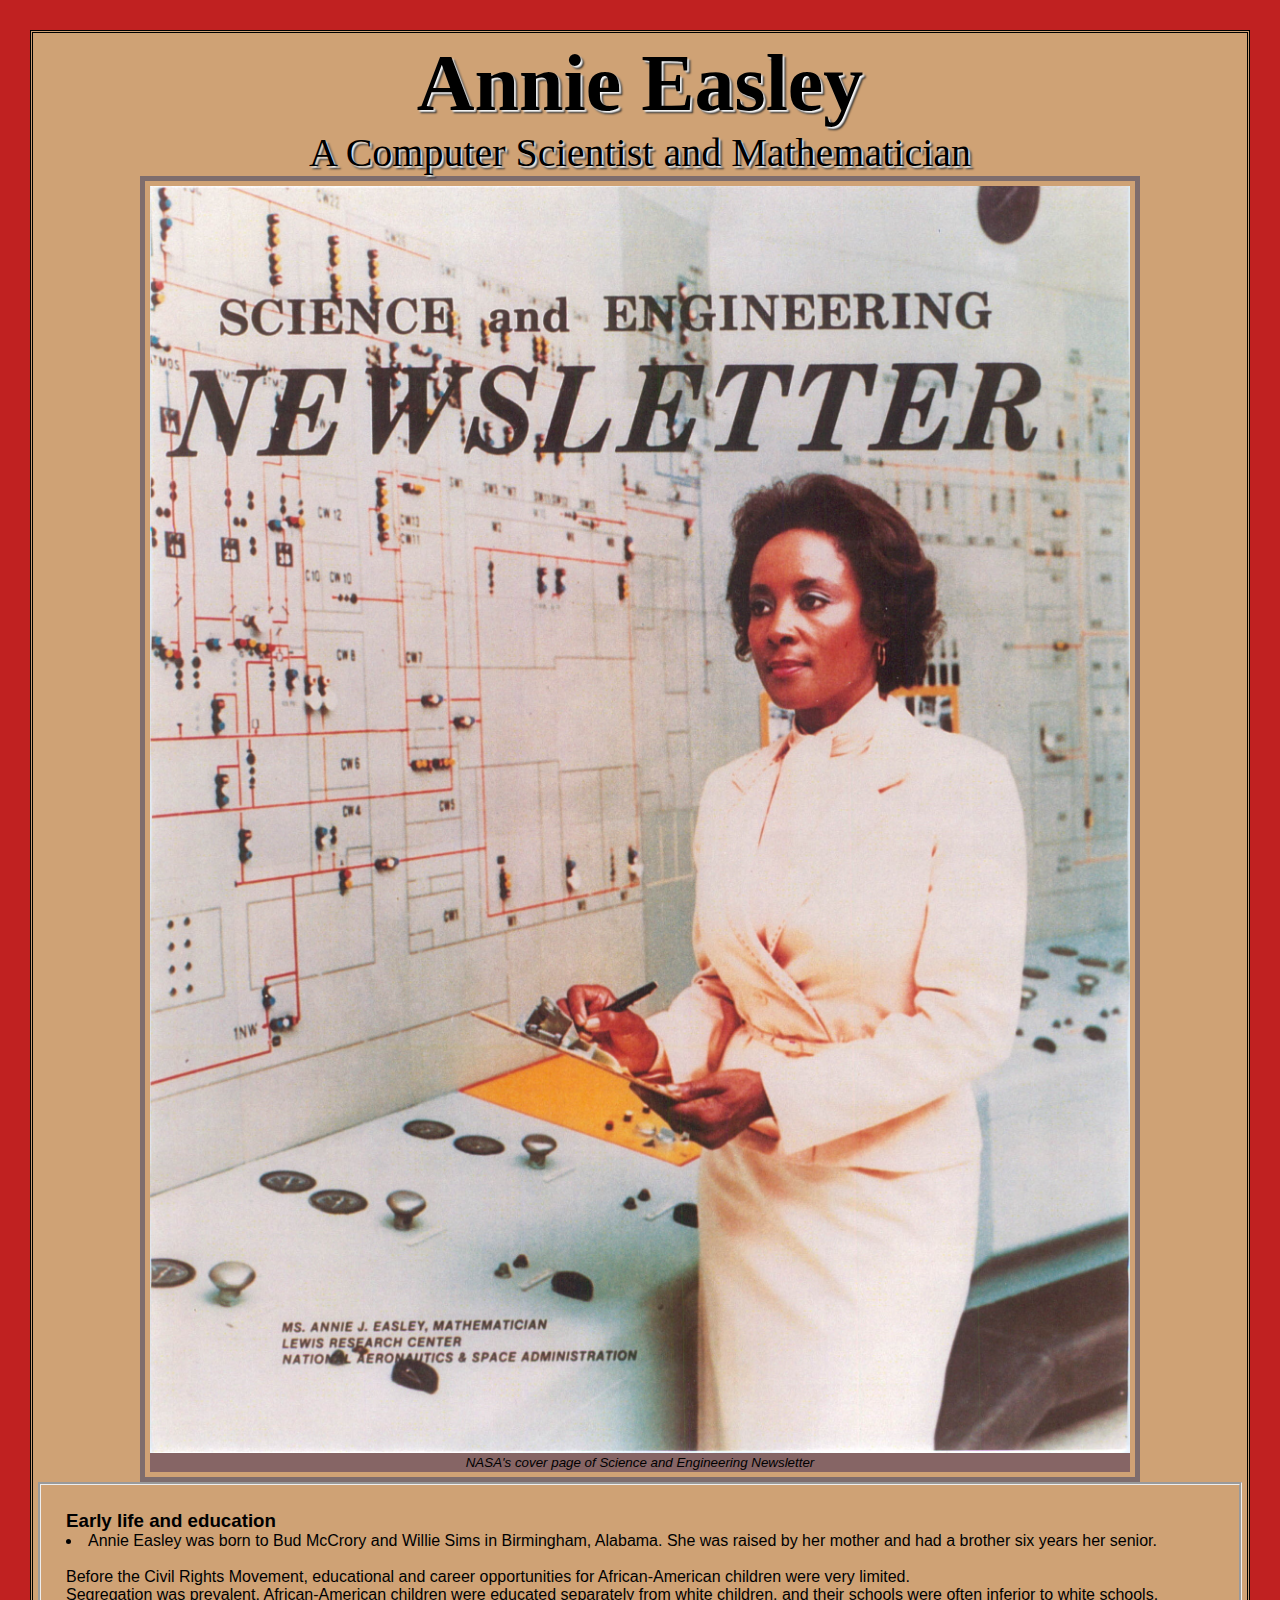
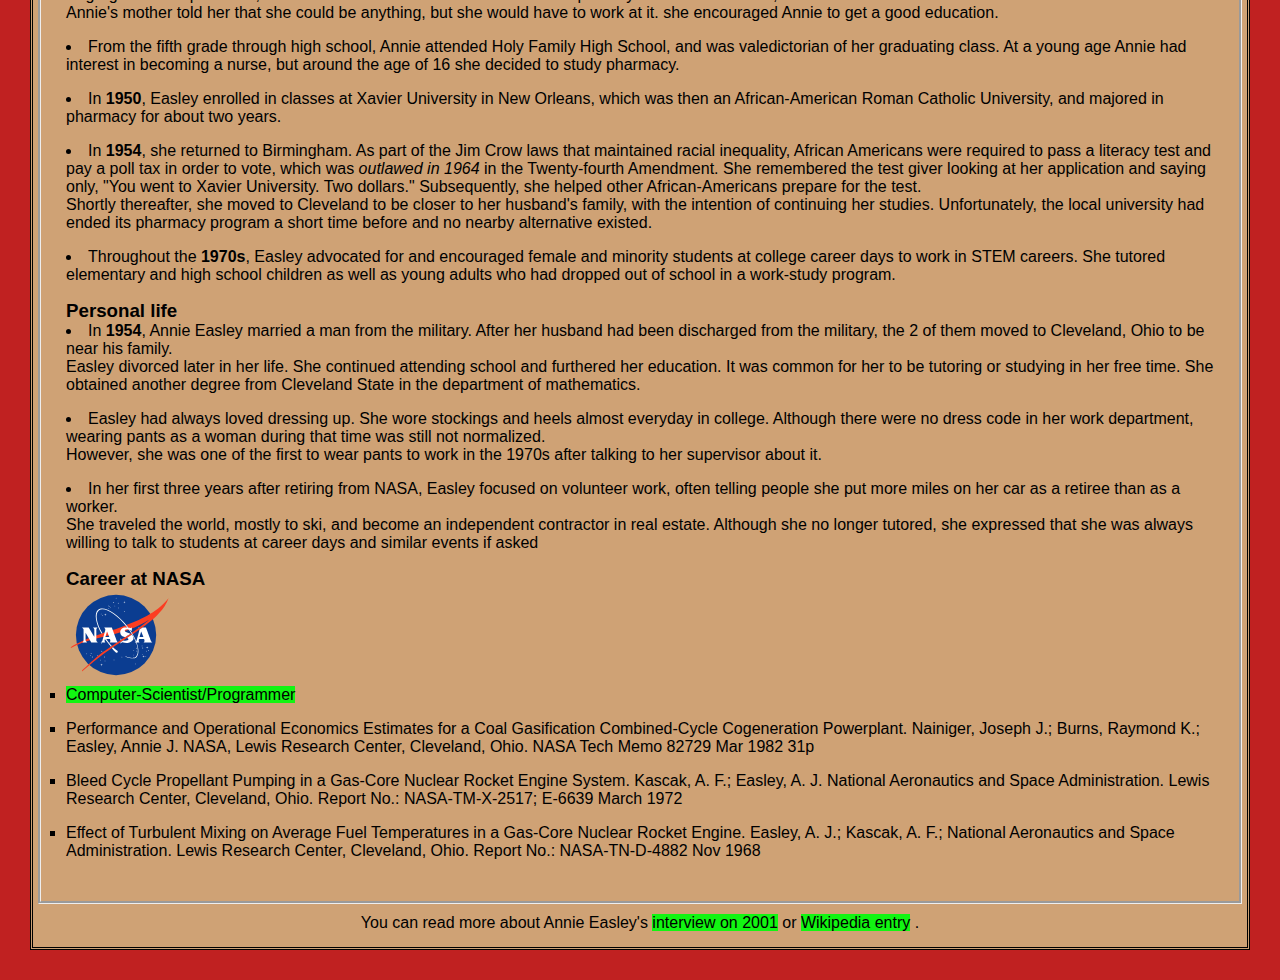
==== index.html @ 3c930576 "change ol property" ====
<!DOCTYPE html>
<html lang="en-GB">   
<head>
    <meta charset="UTF-8" />        
    <meta http-equiv="X-UA-Compatible" content="IE=edge" />
    <meta name="viewport" content="width=device-width, initial-scale=1.0" />
    <title>Tribute Page of Annie Easley </title>  
    <link href="style-tribute.css" rel="stylesheet"/>    
       
</head>
<body>   
    <main id="main">
        <header id="title">
            <h1> Annie Easley </h1> 
            <p>A Computer Scientist and Mathematician</p>
        </header>
        <figure id="img-div"> 
            <img id="image"  height="auto" width="auto"
                src="NASA_Science_and_Engineering_Newsletter_Annie_Easley.jpg" 
                alt="NASA Newsletter frontpage of Annie Easley"/>
            <figcaption id="img-caption"> NASA's cover page of Science and Engineering Newsletter</figcaption>             
        </figure>   
        <article id="tribute-info">
            <section>
                <h3>Early life and education</h3>           
                <ul>
                    <li>Annie Easley was born to Bud McCrory and Willie Sims in Birmingham, Alabama. She was raised by her mother and had a brother six years her senior. <br>
                        <br>Before the Civil Rights Movement, educational and career opportunities for African-American children were very limited. <br>
                        Segregation was prevalent, African-American children were educated separately from white children,
                         and their schools were often inferior to white schools.<br> Annie's mother told her that she could be anything, but she would have to work at it. 
                        she encouraged Annie to get a good education. 
                    </li>

                    <li>From the fifth grade through high school, Annie attended Holy Family High School, and was valedictorian of her graduating class.
                        At a young age Annie had interest in becoming a nurse, but around the age of 16 she decided to study pharmacy.
                    </li>

                    <li>In <strong>1950</strong>, Easley enrolled in classes at Xavier University in New Orleans,
                         which was then an African-American Roman Catholic University, and majored in pharmacy for about two years.
                    </li>

                    <li>In <strong>1954</strong>, she returned to Birmingham. As part of the Jim Crow laws that maintained racial inequality,
                        African Americans were required to pass a literacy test and pay a poll tax in order to vote, which was <em>outlawed in 1964</em> in the Twenty-fourth Amendment. 
                        She remembered the test giver looking at her application and saying only, 
                        "You went to Xavier University. Two dollars." Subsequently, she helped other African-Americans prepare for the test.<br>
                        Shortly thereafter, she moved to Cleveland to be closer to her husband's family, with the intention of continuing her studies. 
                        Unfortunately, the local university had ended its pharmacy program a short time before and no nearby alternative existed.</li>
                  
                    <li>Throughout the <strong>1970s</strong>, Easley advocated for and encouraged female and minority students at college career days to work in STEM careers. 
                        She tutored elementary and high school children as well as young adults who had dropped out of school in a work-study program.
                    </li>
                </ul>  
            </section> 
            <section>
                <h3>Personal life</h3> 
                <ul>             
                    <li>In <strong>1954</strong>, Annie Easley married a man from the military. After her husband had been discharged from the military, the 2 of them moved to Cleveland,
                        Ohio to be near his family.<br> Easley divorced later in her life. She continued attending school and furthered her education. It was common for her to be tutoring or studying in her free time. 
                        She obtained another degree from Cleveland State in the department of mathematics.
                    </li>
                    <li>Easley had always loved dressing up. She wore stockings and heels almost everyday in college. Although there were no dress code in her work department, wearing pants as a woman during that 
                        time was still not normalized.<br>
                        However, she was one of the first to wear pants to work in the 1970s after talking to her supervisor about it.
                    </li>
                    <li>In her first three years after retiring from NASA, Easley focused on volunteer work, often telling people she put more miles on her car as a retiree than as a worker.<br>
                        She traveled the world, mostly to ski, and become an independent contractor in real estate. Although she no longer tutored, she expressed that she was always willing to talk 
                        to students at career days and similar events if asked
                    </li>
                </ul>
            </section> 
            <section> 
                <h3>Career at NASA </h3>
                <img id="img-Logo" src="NASA_logo.svg" alt="nasa logo">    
                <ol>
                    <li>            
                        <a id="tribute-link"  title="link to Annie's Biography"  href="https://www.nasa.gov/feature/annie-easley-computer-scientist" target="_blank" > <span class="link-color" >Computer-Scientist/Programmer</span> </a>            
                    </li> 
                    <li>            
                        Performance and Operational Economics Estimates for a Coal Gasification Combined-Cycle Cogeneration Powerplant. Nainiger, Joseph J.; Burns, Raymond K.; Easley, Annie J. NASA, Lewis Research Center, Cleveland, Ohio. NASA Tech Memo 82729 Mar 1982 31p<br>            
                    </li>
                    <li>            
                        Bleed Cycle Propellant Pumping in a Gas-Core Nuclear Rocket Engine System. Kascak, A. F.; Easley, A. J. National Aeronautics and Space Administration. Lewis Research Center, Cleveland, Ohio. Report No.: NASA-TM-X-2517; E-6639 March 1972<br>
                    </li> 
                    <li>            
                        Effect of Turbulent Mixing on Average Fuel Temperatures in a Gas-Core Nuclear Rocket Engine. Easley, A. J.; Kascak, A. F.; National Aeronautics and Space Administration. Lewis Research Center, Cleveland, Ohio. Report No.: NASA-TN-D-4882 Nov 1968<br>
                    </li>          
                </ol>           
            </section>                                   
        </article>
        <footer>
            <p>You can read more about Annie Easley's 
                <span><a id="tribute-link2" href="https://historycollection.jsc.nasa.gov/JSCHistoryPortal/history/oral_histories/NASA_HQ/Herstory/EasleyAJ/EasleyAJ_8-21-01.htm"
                        title="historycollection at nasa." target="_blank" >interview on 2001</a></span>          
                or <span><a id="tribute-link3" href="https://en.wikipedia.org/wiki/Annie_Easley" title="Wikipedia entry" target="_blank"> Wikipedia entry</a> .</span>
        
            </p>                 
        </footer> 
    </main> 
    <!-- FCC's validator works OK here; Did not worked in the head element in my envar.-->
    <script src="https://cdn.freecodecamp.org/testable-projects-fcc/v1/bundle.js" 
            rel="stylesheet" type="text/javascript"> 
    </script> 
</body>
</html>
---- style-tribute.css ----
/* RB checked @https://validator.w3.org/nu/#textarea  */

/* Default setting for all elements */
* {
  margin: 0;
  padding: 0;
  box-sizing: border-box;  
}
 
body {
font-size: 16px;
font-family: Arial, monospace;
background:rgb(192, 33, 33);
padding: 30px;
}

#main {    
    background: rgb(207, 162, 117);
    color: black;  
    padding: 5px;
    border: 15px thick rgb(19, 104, 133);
    border-style: double;  
}

#title {
    font-family: 'Times New Roman', Times, serif;
    font-size: 40px;    
    font: bolder; 
    text-shadow: 2px 2px 2px #fff, 3px 3px 2px #000;       
}


#title h1, 
#title p {    
  text-align: center; 
  word-wrap: break-word;   
}

#img-div {    
    max-width: 1000px; 
    margin: auto;  
    display: flex;
    flex-flow: column; 
    flex-grow: 1 ;
    flex-shrink: 1;
    flex-basis: 0;
    justify-content: center;  
    vertical-align: center;   
    padding: 5px ;
    border: thick  rgb(126, 109, 109) ;
    border-style: solid;
    position: static;     
}

#image {    
    max-height: 100%;
    max-width: 100%;   
    position: static;   
}

#img-caption {  
    font: italic smaller sans-serif;
    padding: 2px;
    text-align: center;
    color: black ;
    background-color: rgb(134, 101, 101);
    caption-side: top;    
}
    
#tribute-info {    
    margin: auto;
    padding: 25px;
    border: 55px thick rgb(64, 72, 75) ;
    border-style:groove ;    
}


#tribute-info ul {   
  list-style: inside;
}

#tribute-info ol {    
  list-style: square;
}

#tribute-info li {
  margin-bottom: 1.0rem;
}   

  
a {
color: black;
}

a:hover {
color:blue;
}

footer {
  margin: auto;
  display: flex;
  justify-content: center;
  padding: 10px; 
  text-align: center;  
}

/* 
I started on V Code editer and showing Warnings as below:
Selectors should not contain IDs because these rules are too tightly coupled with the HTML.? 
*/

#tribute-link, #tribute-link2, #tribute-link3{
  background: rgb(18, 245, 18);
  text-decoration: solid;

}

#img-logo {
  display: flex;
  flex: auto;
  align-items: flex-end;
}

@media only screen and (max-width: 480px){
  body { /* let  the letters made larger for mobile*/
    font-size: 20px;
    font-family: Helvetica, monospace;    
    padding: 20px;  
  }  
  
  #image {  
    height: auto;
    width: auto;   
    position: static;   
  }    
}

/*********

#Tribute Page tests
passes:10 failures:0 duration:0.04
#Technology Stack
1. You can use HTML, JavaScript, and CSS to complete this project. Plain CSS is recommended because that is what the lessons have covered so far and you should get some practice with plain CSS. You can use Bootstrap or SASS if you choose. Additional technologies (just for example jQuery, React, Angular, or Vue) are not recommended for this project, and using them is at your own risk. Other projects will give you a chance to work with different technology stacks like React. We will accept and try to fix all issue reports that use the suggested technology stack for this project. Happy coding!
#Content
1. My tribute page should have an element with corresponding id="main", which contains all other elements.
2. I should see an element with corresponding id="title", which contains a string (i.e. text) that describes the subject of the tribute page (e.g. "Dr. Norman Borlaug").
3. I should see either a <figure> or <div> element with corresponding id="img-div".
4. Within the "img-div" element, I should see an <img> element with a corresponding id="image".
5. Within the "img-div" element, I should see either a <figcaption> or <div> element with a corresponding id="img-caption" that contains textual content describing the image shown in "img-div".
6. I should see an element with a corresponding id="tribute-info", which contains textual content describing the subject of the tribute page.
7. I should see an <a> element with a corresponding id="tribute-link", which links to an outside site that contains additional information about the subject of the tribute page. HINT: You must give your element an attribute of target and set it to "_blank" in order for your link to open in a new tab (i.e. target="_blank").
#Layout
1. The <img> element should responsively resize, relative to the width of its parent element, without exceeding its original size.
2. The <img> element should be centered within its parent element.


*********/
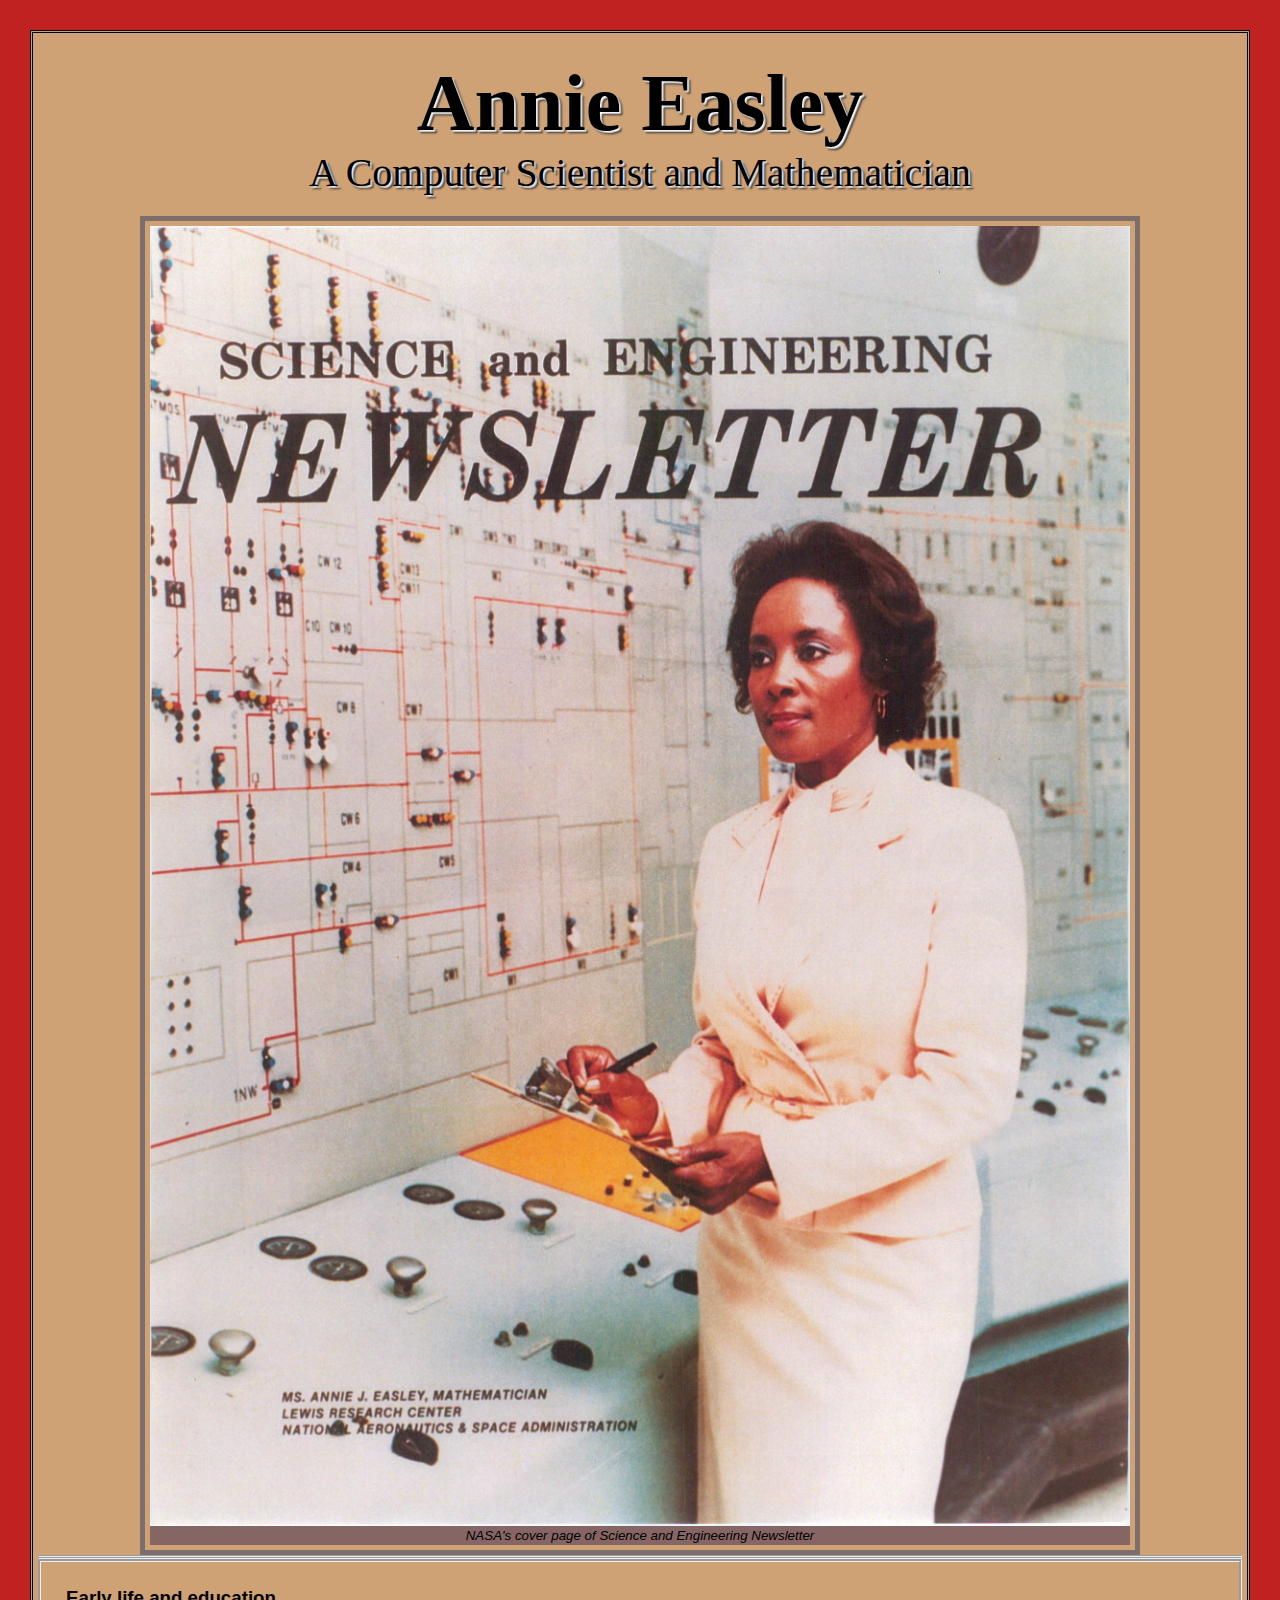
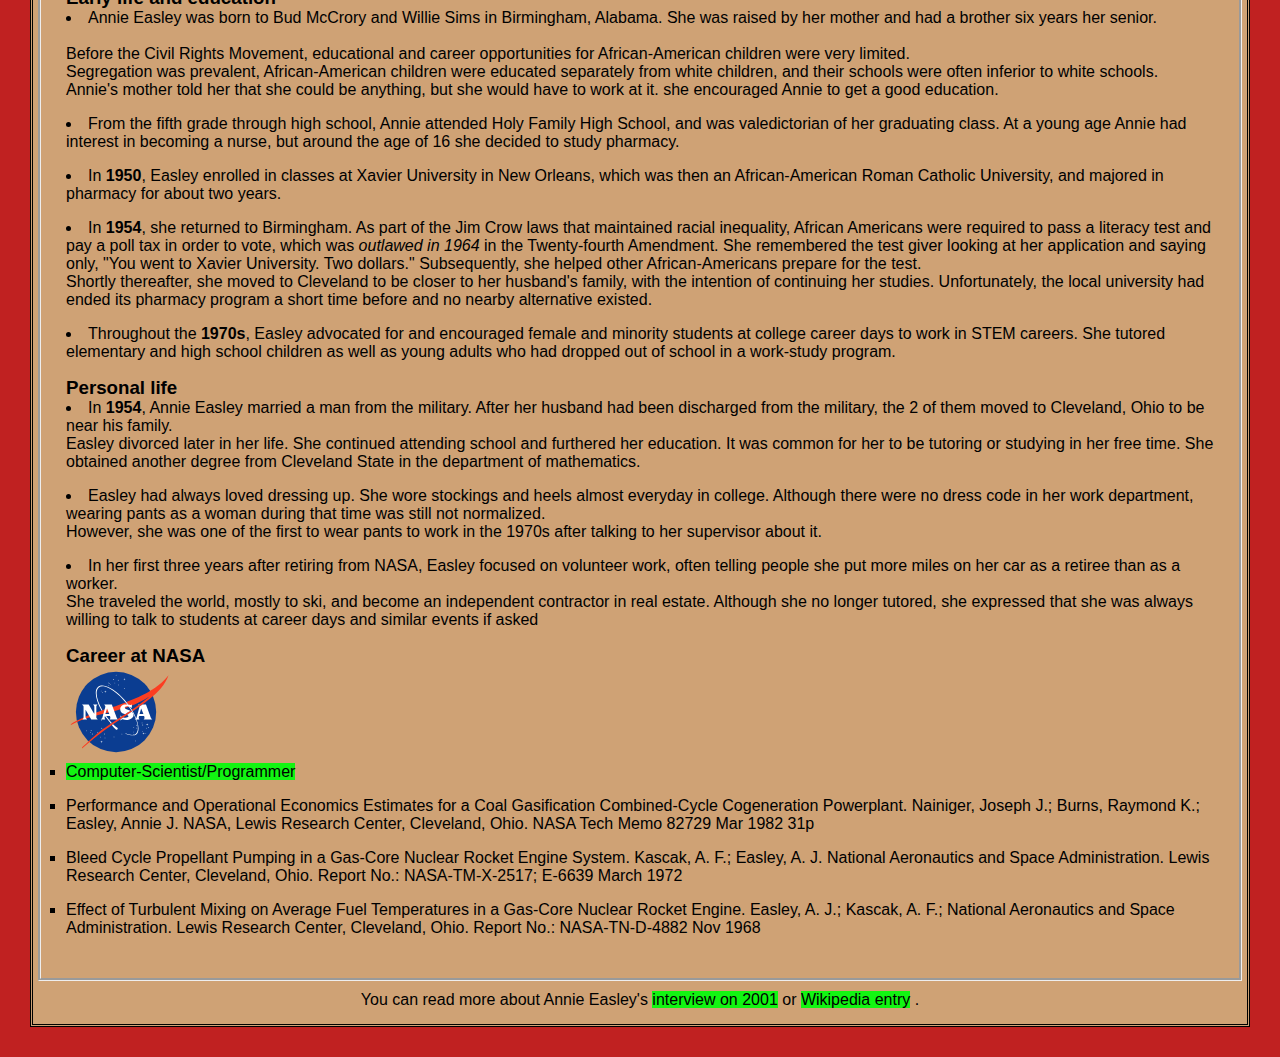
==== commit ace4dfa2: "tidy" ====
--- a/index.html
+++ b/index.html
@@ -15,11 +15,12 @@
             <p>A Computer Scientist and Mathematician</p>
         </header>
         <figure id="img-div"> 
-            <img id="image"  height="auto" width="auto"
+            <img id="image"  height="1300px" width="1000px"
                 src="NASA_Science_and_Engineering_Newsletter_Annie_Easley.jpg" 
                 alt="NASA Newsletter frontpage of Annie Easley"/>
             <figcaption id="img-caption"> NASA's cover page of Science and Engineering Newsletter</figcaption>             
-        </figure>   
+        </figure> 
+        <hr><hr>
         <article id="tribute-info">
             <section>
                 <h3>Early life and education</h3>           
@@ -30,15 +31,12 @@
                          and their schools were often inferior to white schools.<br> Annie's mother told her that she could be anything, but she would have to work at it. 
                         she encouraged Annie to get a good education. 
                     </li>
-
                     <li>From the fifth grade through high school, Annie attended Holy Family High School, and was valedictorian of her graduating class.
                         At a young age Annie had interest in becoming a nurse, but around the age of 16 she decided to study pharmacy.
                     </li>
-
                     <li>In <strong>1950</strong>, Easley enrolled in classes at Xavier University in New Orleans,
                          which was then an African-American Roman Catholic University, and majored in pharmacy for about two years.
                     </li>
-
                     <li>In <strong>1954</strong>, she returned to Birmingham. As part of the Jim Crow laws that maintained racial inequality,
                         African Americans were required to pass a literacy test and pay a poll tax in order to vote, which was <em>outlawed in 1964</em> in the Twenty-fourth Amendment. 
                         She remembered the test giver looking at her application and saying only, 
@@ -72,33 +70,27 @@
                 <h3>Career at NASA </h3>
                 <img id="img-Logo" src="NASA_logo.svg" alt="nasa logo">    
                 <ol>
-                    <li>            
-                        <a id="tribute-link"  title="link to Annie's Biography"  href="https://www.nasa.gov/feature/annie-easley-computer-scientist" target="_blank" > <span class="link-color" >Computer-Scientist/Programmer</span> </a>            
+                    <li><a id="tribute-link"  title="link to Annie's Biography"  href="https://www.nasa.gov/feature/annie-easley-computer-scientist" target="_blank" > <span class="link-color" >Computer-Scientist/Programmer</span> </a>            
                     </li> 
-                    <li>            
-                        Performance and Operational Economics Estimates for a Coal Gasification Combined-Cycle Cogeneration Powerplant. Nainiger, Joseph J.; Burns, Raymond K.; Easley, Annie J. NASA, Lewis Research Center, Cleveland, Ohio. NASA Tech Memo 82729 Mar 1982 31p<br>            
+                    <li>Performance and Operational Economics Estimates for a Coal Gasification Combined-Cycle Cogeneration Powerplant. Nainiger, Joseph J.; Burns, Raymond K.; Easley, Annie J. NASA, Lewis Research Center, Cleveland, Ohio. NASA Tech Memo 82729 Mar 1982 31p<br>            
                     </li>
-                    <li>            
-                        Bleed Cycle Propellant Pumping in a Gas-Core Nuclear Rocket Engine System. Kascak, A. F.; Easley, A. J. National Aeronautics and Space Administration. Lewis Research Center, Cleveland, Ohio. Report No.: NASA-TM-X-2517; E-6639 March 1972<br>
+                    <li>Bleed Cycle Propellant Pumping in a Gas-Core Nuclear Rocket Engine System. Kascak, A. F.; Easley, A. J. National Aeronautics and Space Administration. Lewis Research Center, Cleveland, Ohio. Report No.: NASA-TM-X-2517; E-6639 March 1972<br>
                     </li> 
-                    <li>            
-                        Effect of Turbulent Mixing on Average Fuel Temperatures in a Gas-Core Nuclear Rocket Engine. Easley, A. J.; Kascak, A. F.; National Aeronautics and Space Administration. Lewis Research Center, Cleveland, Ohio. Report No.: NASA-TN-D-4882 Nov 1968<br>
+                    <li>Effect of Turbulent Mixing on Average Fuel Temperatures in a Gas-Core Nuclear Rocket Engine. Easley, A. J.; Kascak, A. F.; National Aeronautics and Space Administration. Lewis Research Center, Cleveland, Ohio. Report No.: NASA-TN-D-4882 Nov 1968<br>
                     </li>          
                 </ol>           
             </section>                                   
         </article>
-        <footer>
+        <footer id="footer">
             <p>You can read more about Annie Easley's 
                 <span><a id="tribute-link2" href="https://historycollection.jsc.nasa.gov/JSCHistoryPortal/history/oral_histories/NASA_HQ/Herstory/EasleyAJ/EasleyAJ_8-21-01.htm"
                         title="historycollection at nasa." target="_blank" >interview on 2001</a></span>          
-                or <span><a id="tribute-link3" href="https://en.wikipedia.org/wiki/Annie_Easley" title="Wikipedia entry" target="_blank"> Wikipedia entry</a> .</span>
-        
+                or <span><a id="tribute-link3" href="https://en.wikipedia.org/wiki/Annie_Easley" title="Wikipedia entry" target="_blank"> Wikipedia entry</a> .
+                </span>        
             </p>                 
         </footer> 
     </main> 
-    <!-- FCC's validator works OK here; Did not worked in the head element in my envar.-->
-    <script src="https://cdn.freecodecamp.org/testable-projects-fcc/v1/bundle.js" 
-            rel="stylesheet" type="text/javascript"> 
-    </script> 
+    <!-- FCC's validator works OK here; Did not worked in the head element in my envariment: Ubuntu.-->
+    <script src="https://cdn.freecodecamp.org/testable-projects-fcc/v1/bundle.js" rel="stylesheet" type="text/javascript"></script> 
 </body>
 </html>--- a/style-tribute.css
+++ b/style-tribute.css
@@ -26,14 +26,15 @@
     font-family: 'Times New Roman', Times, serif;
     font-size: 40px;    
     font: bolder; 
-    text-shadow: 2px 2px 2px #fff, 3px 3px 2px #000;       
+    text-shadow: 2px 2px 2px #fff, 3px 3px 2px #000;    
+    padding: 20px;   
 }
 
 
 #title h1, 
 #title p {    
   text-align: center; 
-  word-wrap: break-word;   
+  word-wrap: normal;   
 }
 
 #img-div {    
@@ -85,29 +86,7 @@
 
 #tribute-info li {
   margin-bottom: 1.0rem;
-}   
-
-  
-a {
-color: black;
-}
-
-a:hover {
-color:blue;
-}
-
-footer {
-  margin: auto;
-  display: flex;
-  justify-content: center;
-  padding: 10px; 
-  text-align: center;  
-}
-
-/* 
-I started on V Code editer and showing Warnings as below:
-Selectors should not contain IDs because these rules are too tightly coupled with the HTML.? 
-*/
+}  
 
 #tribute-link, #tribute-link2, #tribute-link3{
   background: rgb(18, 245, 18);
@@ -121,18 +100,49 @@
   align-items: flex-end;
 }
 
+#footer {
+  margin: auto;
+  display: flex;
+  justify-content: center;
+  padding: 10px; 
+  text-align: center;  
+}
+
+  
+a {
+color: black;
+}
+
+a:hover {
+color:blue;
+}
+
+
+
+/* 
+I started on V Code editer and showing Warnings as below:
+Selectors should not contain IDs because these rules are too tightly coupled with the HTML.? 
+*/
+
+
 @media only screen and (max-width: 480px){
   body { /* let  the letters made larger for mobile*/
     font-size: 20px;
     font-family: Helvetica, monospace;    
     padding: 20px;  
   }  
+
+#title h1, 
+#title p {    
+  text-align: center; 
+  word-wrap: break-word;   
+}
   
   #image {  
-    height: auto;
-    width: auto;   
-    position: static;   
-  }    
+    height: 450px;
+    width: 400px;   
+  }   
+
 }
 
 /*********
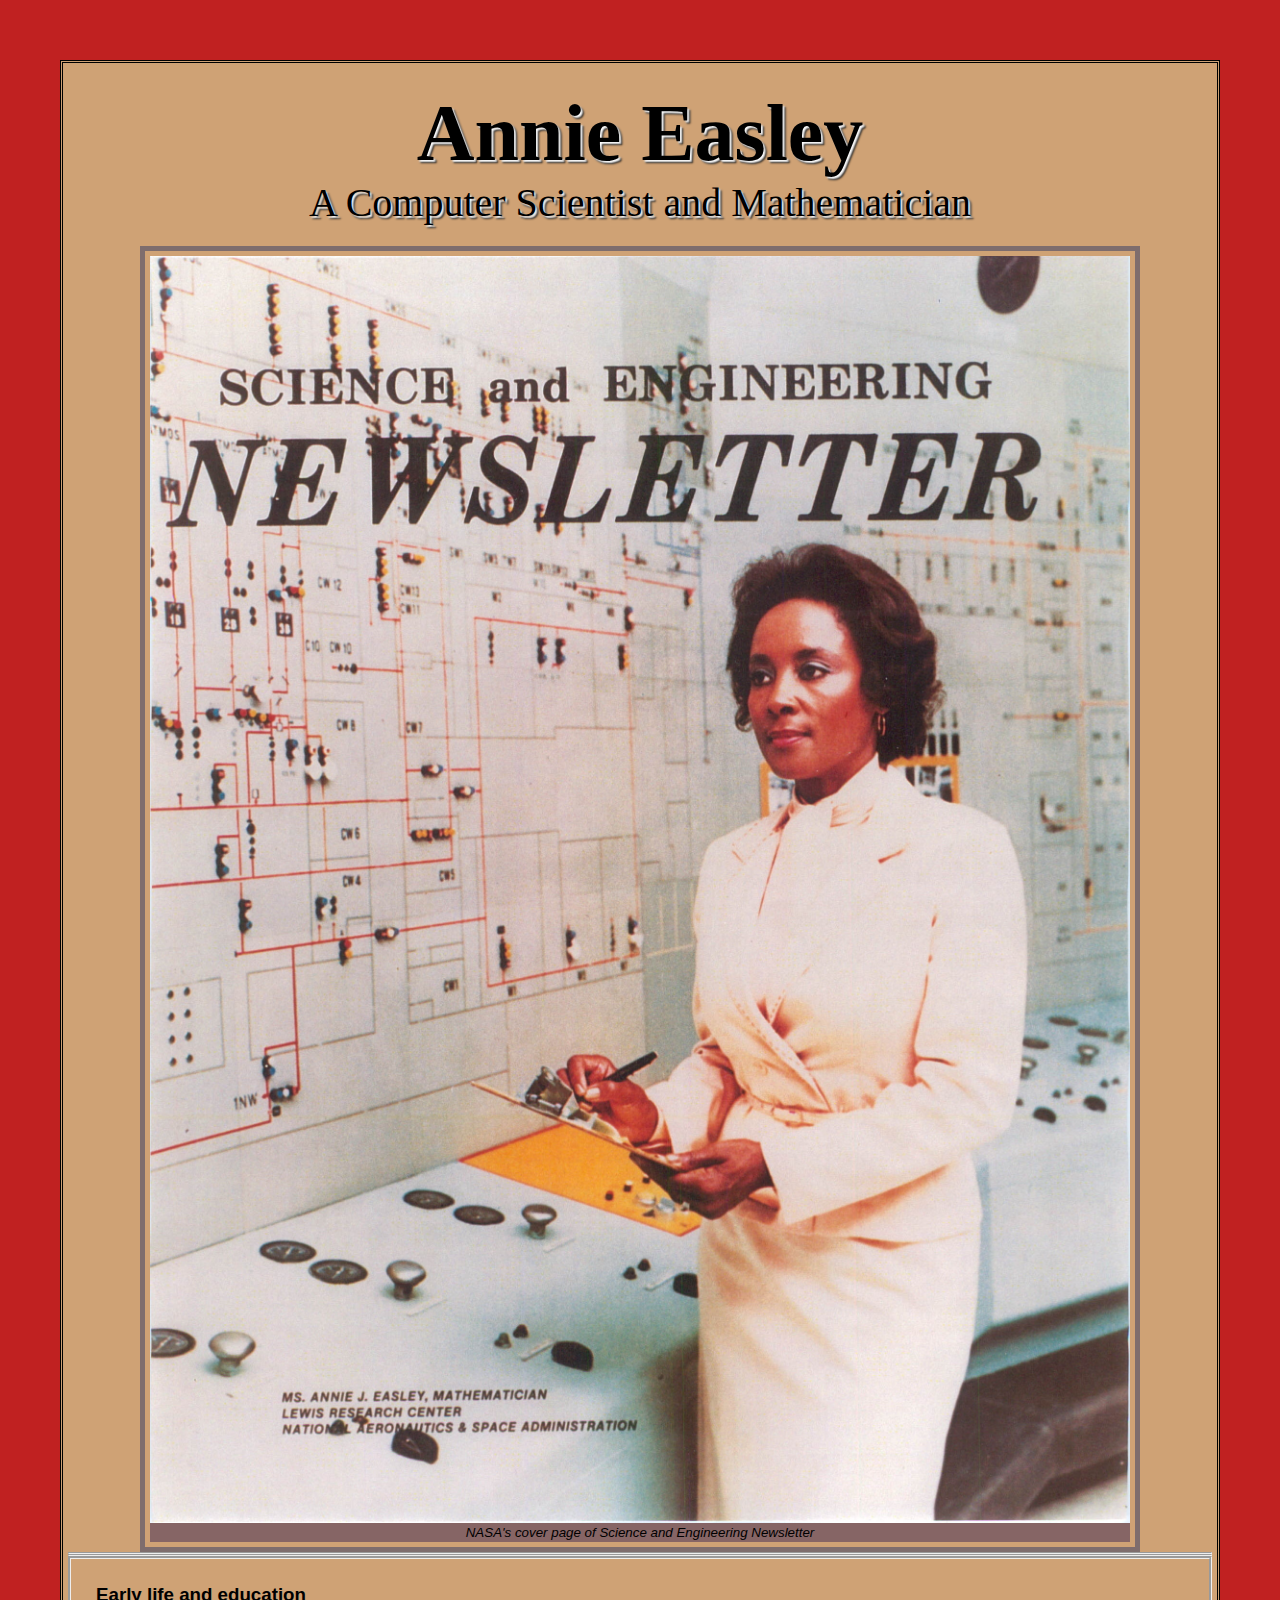
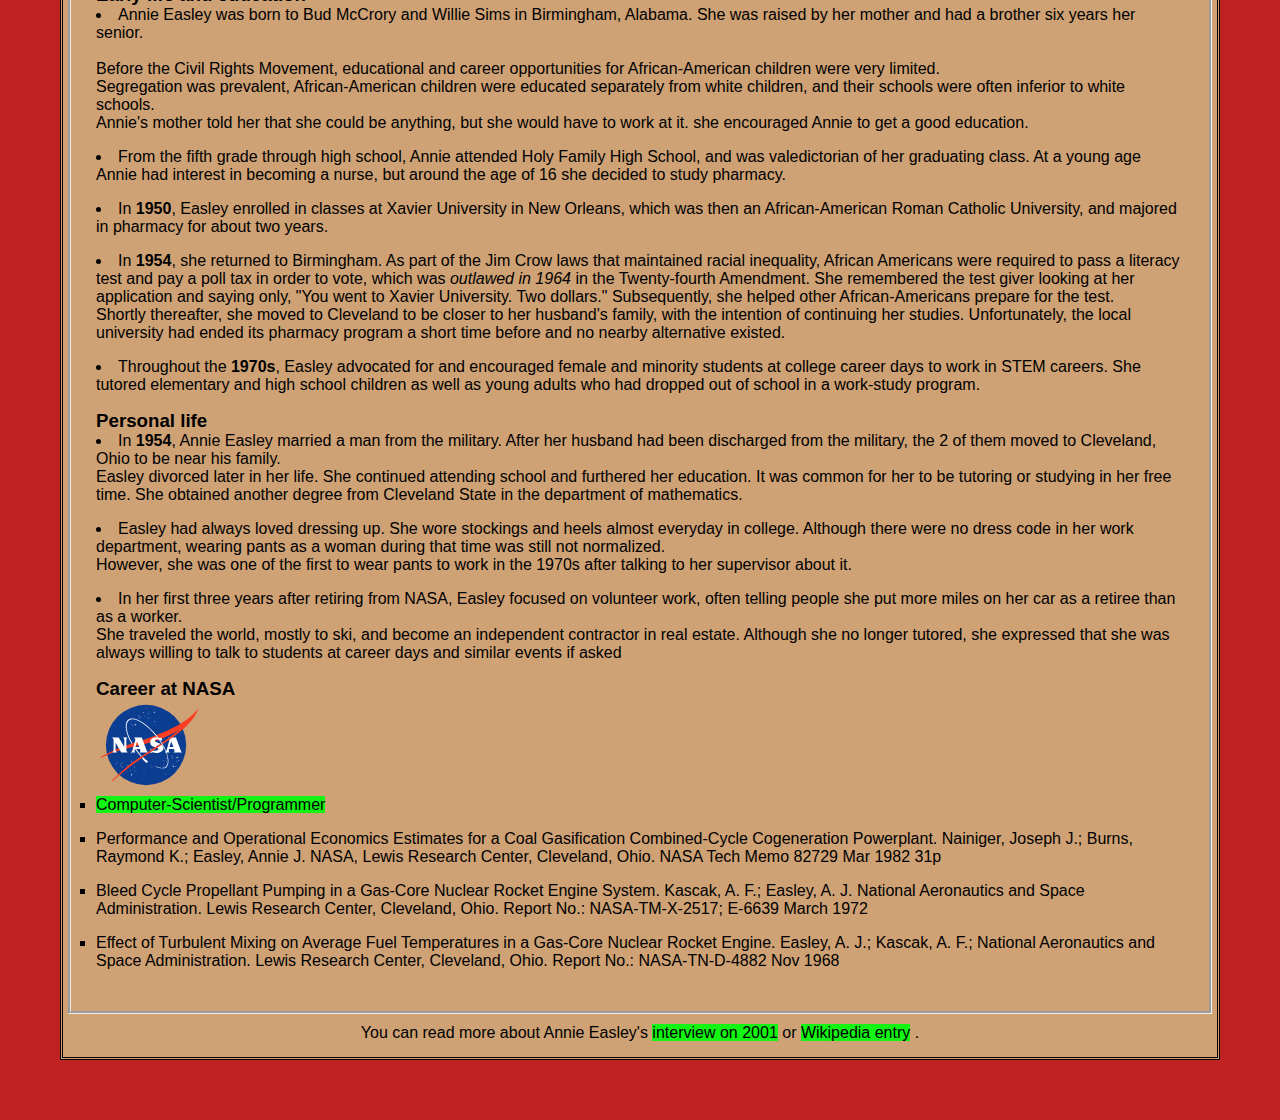
==== commit cf0494c2: "media px changed" ====
--- a/index.html
+++ b/index.html
@@ -15,7 +15,7 @@
             <p>A Computer Scientist and Mathematician</p>
         </header>
         <figure id="img-div"> 
-            <img id="image"  height="1300px" width="1000px"
+            <img id="image"  
                 src="NASA_Science_and_Engineering_Newsletter_Annie_Easley.jpg" 
                 alt="NASA Newsletter frontpage of Annie Easley"/>
             <figcaption id="img-caption"> NASA's cover page of Science and Engineering Newsletter</figcaption>             
--- a/style-tribute.css
+++ b/style-tribute.css
@@ -7,6 +7,7 @@
   box-sizing: border-box;  
 }
  
+html,
 body {
 font-size: 16px;
 font-family: Arial, monospace;
@@ -123,25 +124,52 @@
 I started on V Code editer and showing Warnings as below:
 Selectors should not contain IDs because these rules are too tightly coupled with the HTML.? 
 */
+@media only screen 
+  and (max-width: 768px) {
+
+  #title {
+    font-family: 'Times New Roman', Times, serif;
+    font-size: 30px;    
+    font: bolder; 
+    text-shadow: 2px 2px 2px #fff, 3px 3px 2px #000;    
+    padding: 15px;  
+  }
+
+  #image {  
+    height: 690px;
+    width: 630px;   
+  }
+}
 
 
-@media only screen and (max-width: 480px){
+@media only screen 
+  and (max-width: 480px) {
+
+  html,
   body { /* let  the letters made larger for mobile*/
-    font-size: 20px;
+    font-size: 18px;
     font-family: Helvetica, monospace;    
-    padding: 20px;  
+    padding: 10px;  
   }  
 
-#title h1, 
-#title p {    
+  #title {
+    font-family: 'Times New Roman', Times, serif;
+    font-size: 30px;    
+    font: bolder; 
+    text-shadow: 2px 2px 2px #fff, 3px 3px 2px #000;    
+    padding: 15px;   
+  }
+
+  #title h1, 
+  #title p {    
   text-align: center; 
   word-wrap: break-word;   
-}
+  }  
   
   #image {  
-    height: 450px;
+    height: 440px;
     width: 400px;   
-  }   
+  }
 
 }
 
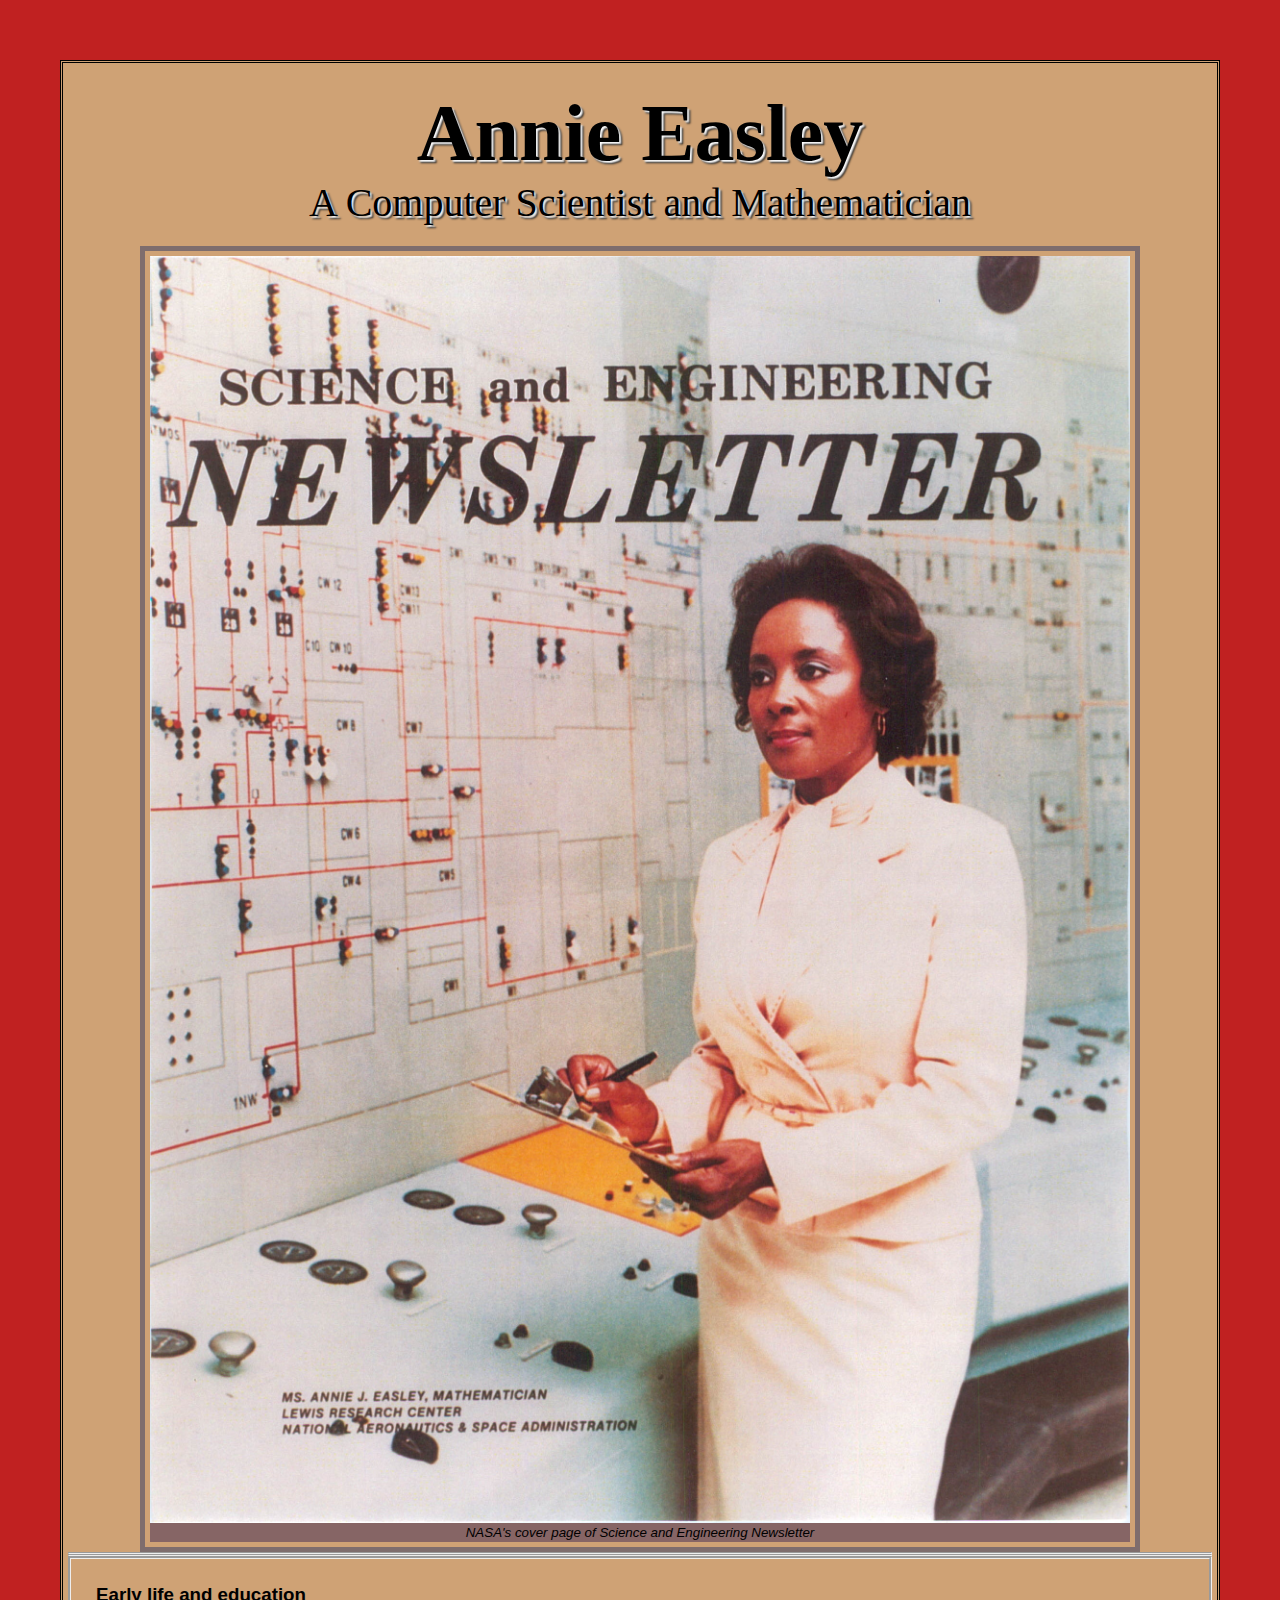
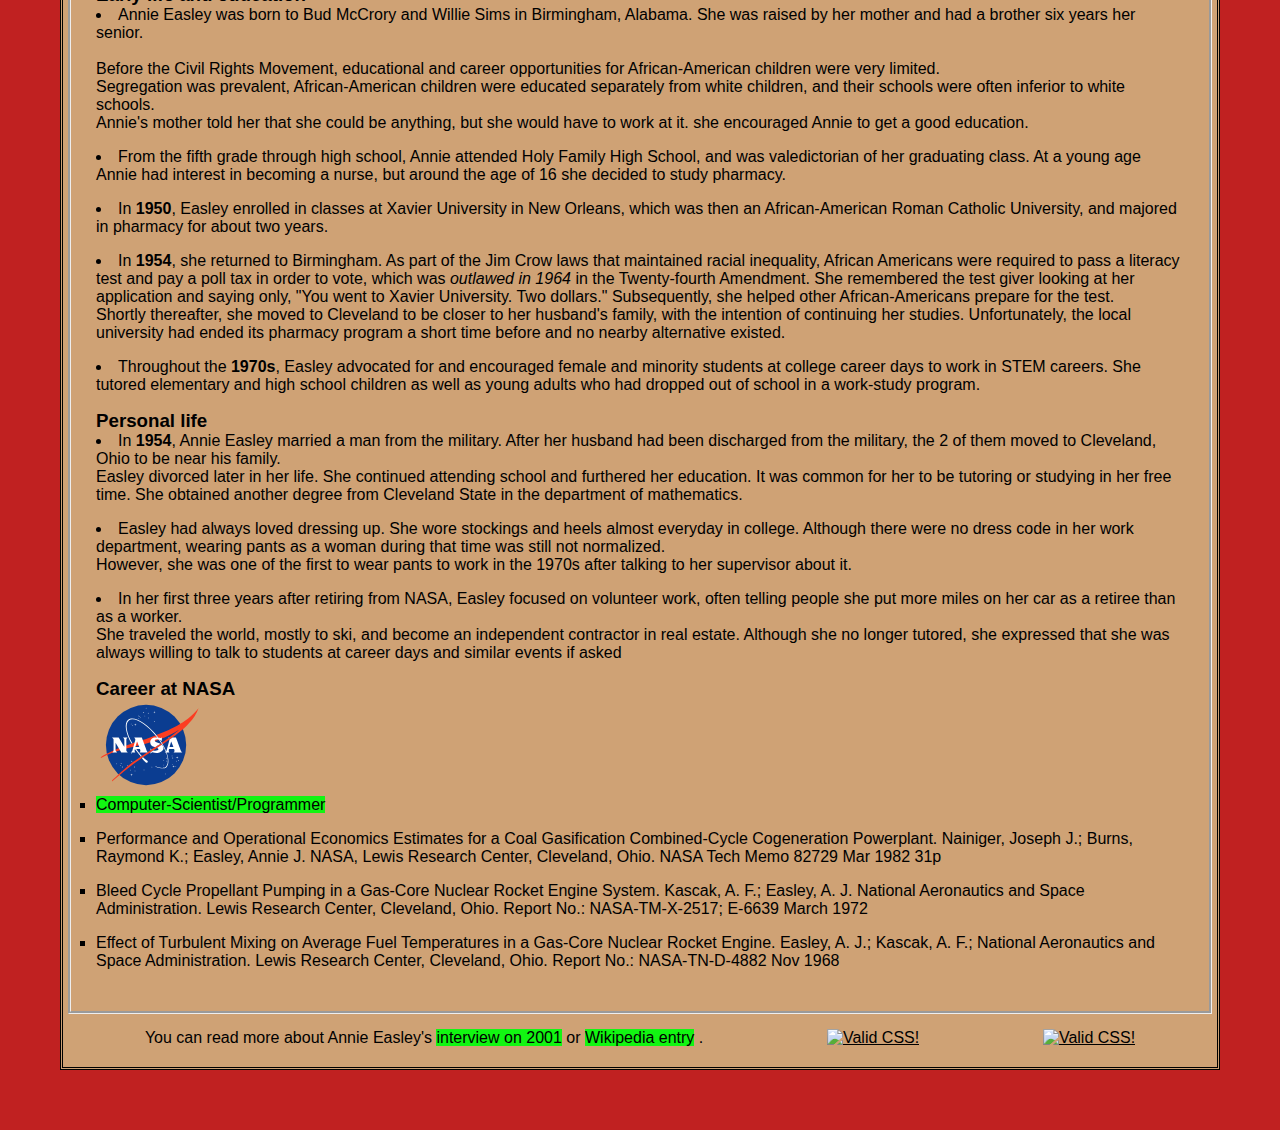
==== commit 67277d4e: "add W3 val" ====
--- a/index.html
+++ b/index.html
@@ -8,7 +8,11 @@
     <link href="style-tribute.css" rel="stylesheet"/>    
        
 </head>
-<body>   
+
+<body> 
+    <!-- FCC's validator works OK here; Did not worked in the head element in my envariment: Ubuntu.-->
+    <script src="https://cdn.freecodecamp.org/testable-projects-fcc/v1/bundle.js" rel="stylesheet" type="text/javascript"></script> 
+  
     <main id="main">
         <header id="title">
             <h1> Annie Easley </h1> 
@@ -87,10 +91,22 @@
                         title="historycollection at nasa." target="_blank" >interview on 2001</a></span>          
                 or <span><a id="tribute-link3" href="https://en.wikipedia.org/wiki/Annie_Easley" title="Wikipedia entry" target="_blank"> Wikipedia entry</a> .
                 </span>        
+            </p> 
+            <p>
+                <a href="http://jigsaw.w3.org/css-validator/check/referer">
+                    <img style="border:0;width:88px;height:31px"
+                        src="http://jigsaw.w3.org/css-validator/images/vcss"
+                        alt="Valid CSS!" />
+                </a>
             </p>                 
+            <p>
+            <a href="http://jigsaw.w3.org/css-validator/check/referer">
+                <img style="border:0;width:88px;height:31px"
+                    src="http://jigsaw.w3.org/css-validator/images/vcss-blue"
+                    alt="Valid CSS!" />
+                </a>
+            </p>                                    
         </footer> 
     </main> 
-    <!-- FCC's validator works OK here; Did not worked in the head element in my envariment: Ubuntu.-->
-    <script src="https://cdn.freecodecamp.org/testable-projects-fcc/v1/bundle.js" rel="stylesheet" type="text/javascript"></script> 
 </body>
 </html>--- a/style-tribute.css
+++ b/style-tribute.css
@@ -5,6 +5,8 @@
   margin: 0;
   padding: 0;
   box-sizing: border-box;  
+  -moz-box-sizing: border-box;
+  -webkit-box-sizing: border-box;
 }
  
 html,
@@ -104,8 +106,11 @@
 #footer {
   margin: auto;
   display: flex;
-  justify-content: center;
-  padding: 10px; 
+  flex-direction: row;
+  justify-content:space-around ;
+  align-items: flex-start;
+  flex-wrap: wrap;
+  padding: 15px; 
   text-align: center;  
 }
 
@@ -114,7 +119,8 @@
 color: black;
 }
 
-a:hover {
+a:hover,
+a:focus {
 color:blue;
 }
 
@@ -125,7 +131,8 @@
 Selectors should not contain IDs because these rules are too tightly coupled with the HTML.? 
 */
 @media only screen 
-  and (max-width: 768px) {
+  and (max-width: 770px)
+  and (min-width: 501px) {
 
   #title {
     font-family: 'Times New Roman', Times, serif;
@@ -136,14 +143,14 @@
   }
 
   #image {  
-    height: 690px;
-    width: 630px;   
+    height: 750px;
+    width: 500px;   
   }
 }
 
 
 @media only screen 
-  and (max-width: 480px) {
+  and (max-width: 500px) {
 
   html,
   body { /* let  the letters made larger for mobile*/
@@ -167,8 +174,17 @@
   }  
   
   #image {  
-    height: 440px;
-    width: 400px;   
+    height: 450px;
+    width: 390px;   
+  }
+  #footer {
+    margin: auto;
+    display: flex;
+    flex-direction: column;
+    justify-content:space-around ;
+    align-items: flex-start;
+    padding: 20px; 
+    text-align: center;  
   }
 
 }
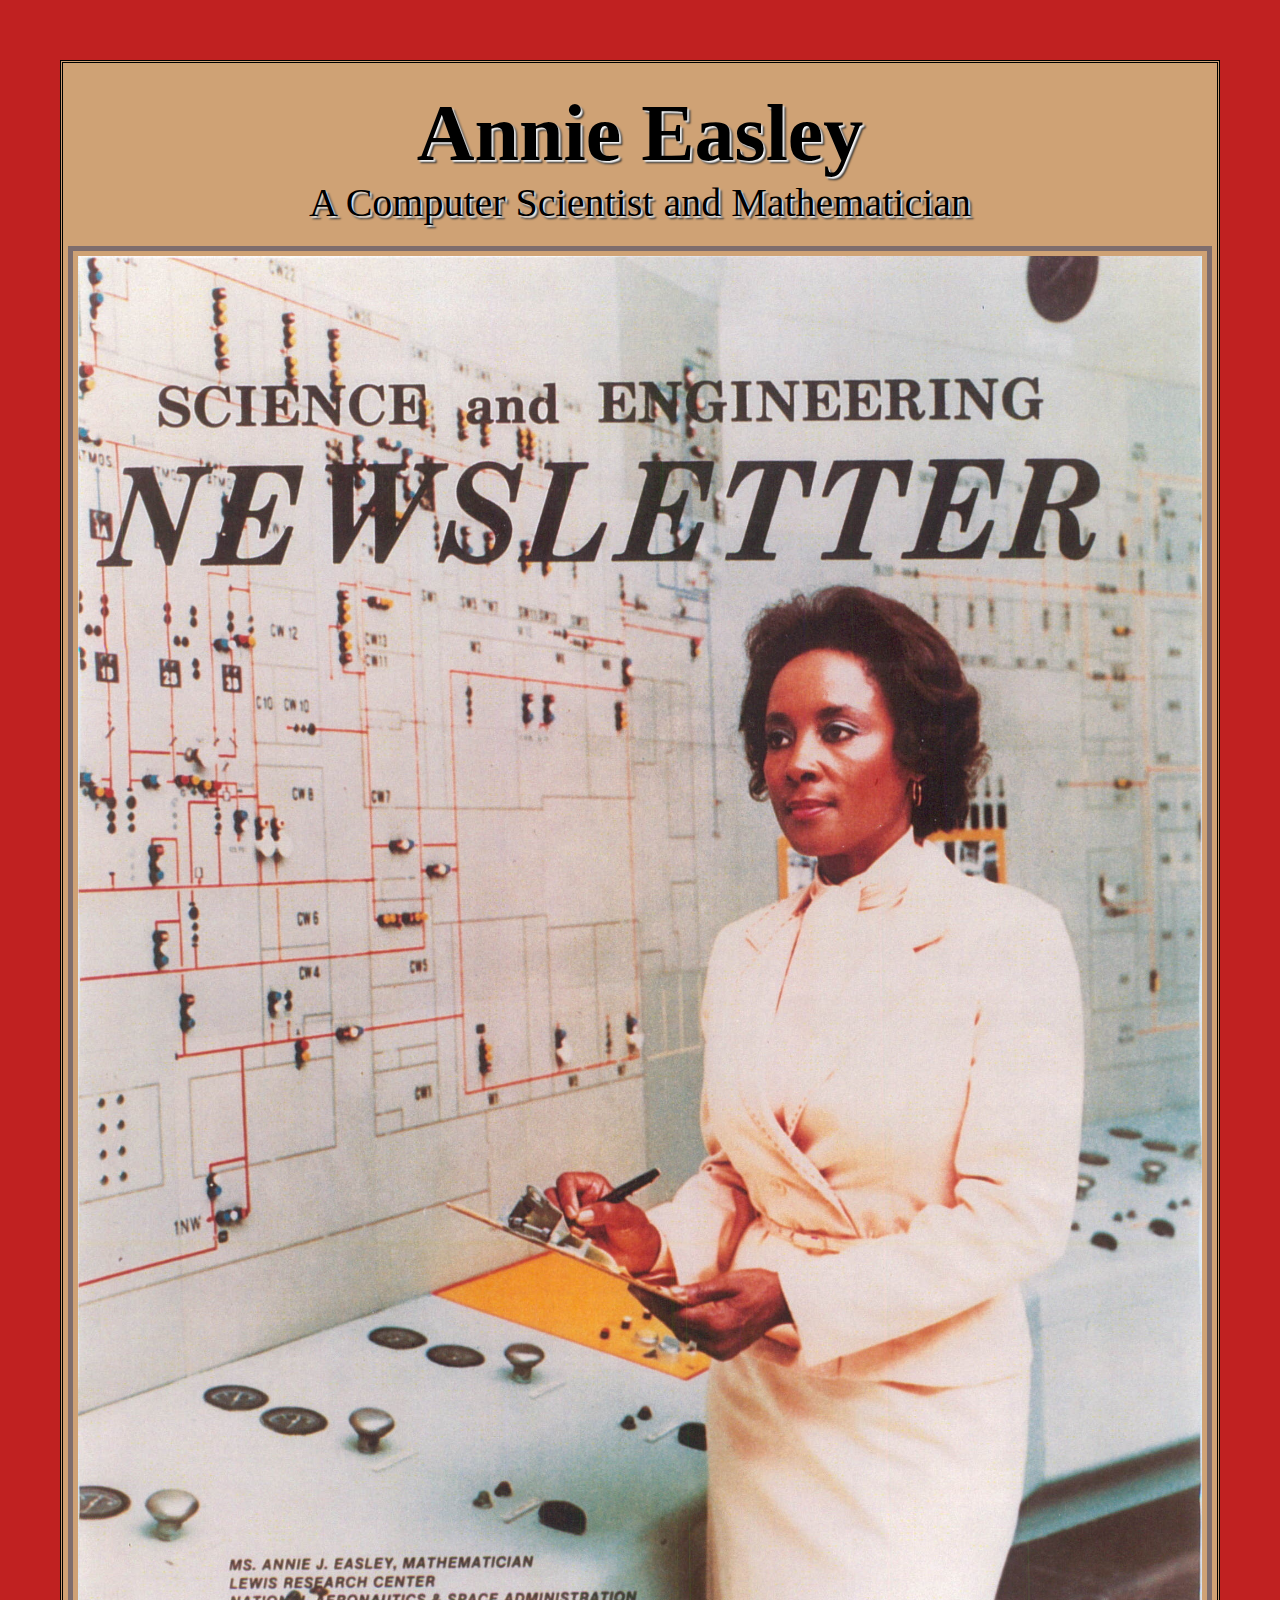
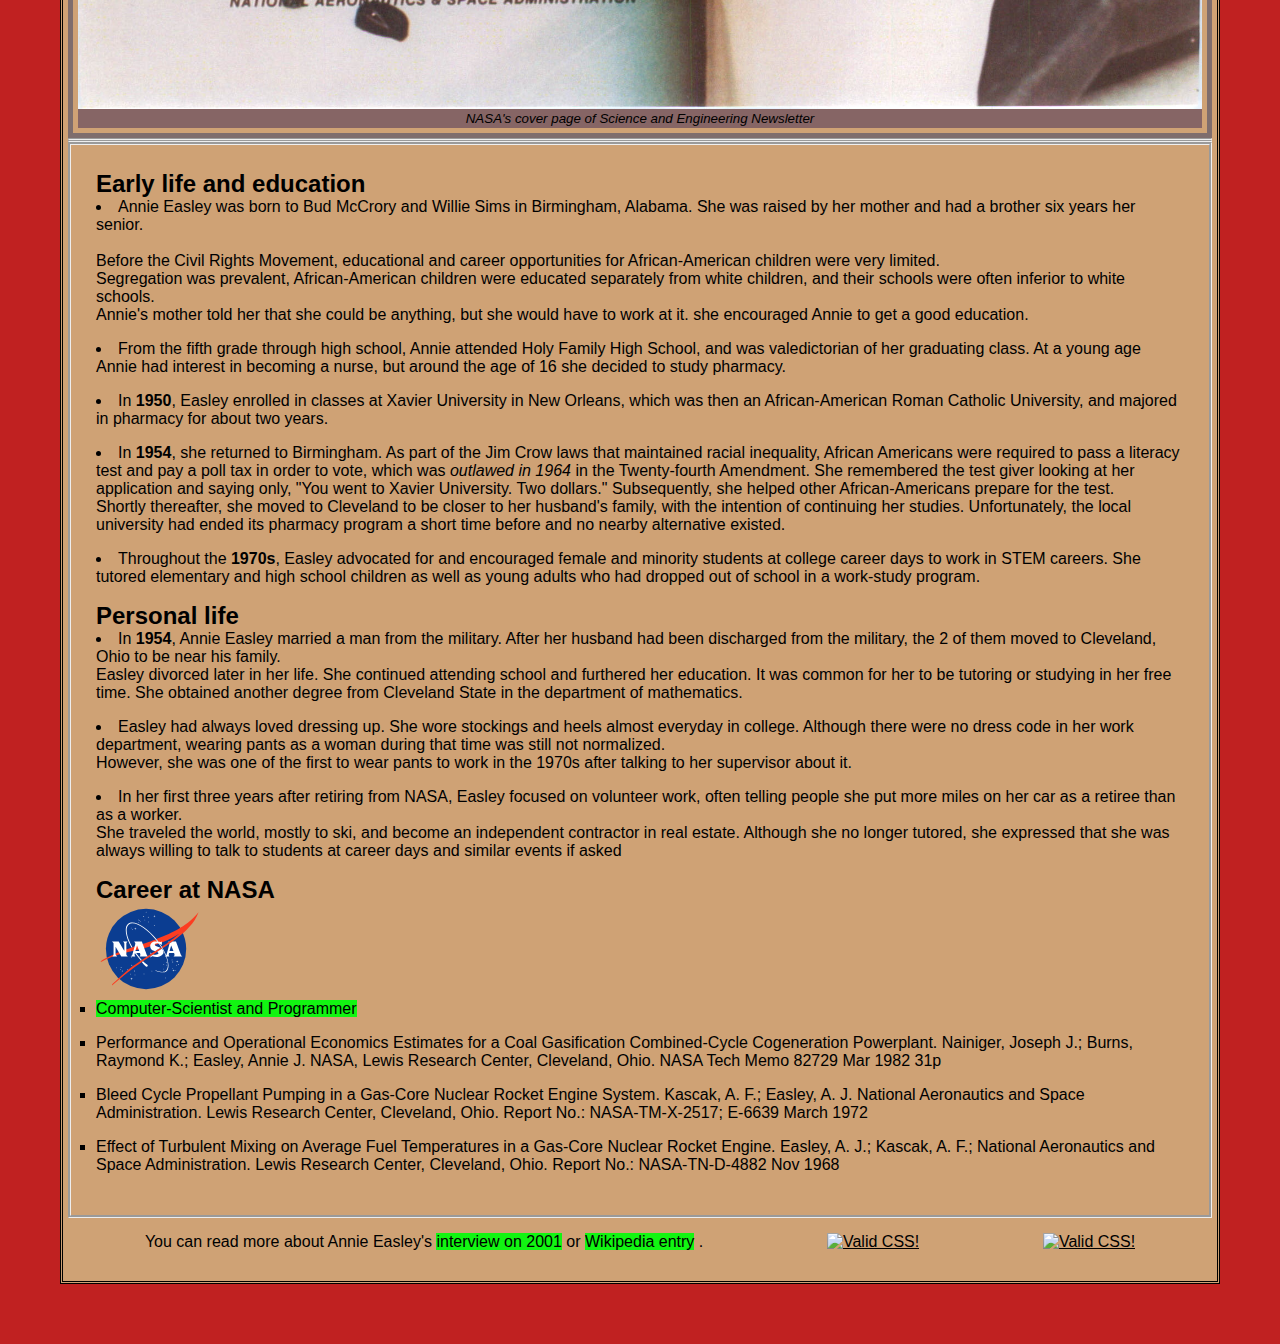
==== commit 09a1f07e: "tidy span -> Computer-Scientist and Programmer" ====
--- a/index.html
+++ b/index.html
@@ -27,7 +27,7 @@
         <hr><hr>
         <article id="tribute-info">
             <section>
-                <h3>Early life and education</h3>           
+                <h2>Early life and education</h2>           
                 <ul>
                     <li>Annie Easley was born to Bud McCrory and Willie Sims in Birmingham, Alabama. She was raised by her mother and had a brother six years her senior. <br>
                         <br>Before the Civil Rights Movement, educational and career opportunities for African-American children were very limited. <br>
@@ -54,7 +54,7 @@
                 </ul>  
             </section> 
             <section>
-                <h3>Personal life</h3> 
+                <h2>Personal life</h2> 
                 <ul>             
                     <li>In <strong>1954</strong>, Annie Easley married a man from the military. After her husband had been discharged from the military, the 2 of them moved to Cleveland,
                         Ohio to be near his family.<br> Easley divorced later in her life. She continued attending school and furthered her education. It was common for her to be tutoring or studying in her free time. 
@@ -71,10 +71,10 @@
                 </ul>
             </section> 
             <section> 
-                <h3>Career at NASA </h3>
+                <h2>Career at NASA </h2>
                 <img id="img-Logo" src="NASA_logo.svg" alt="nasa logo">    
                 <ol>
-                    <li><a id="tribute-link"  title="link to Annie's Biography"  href="https://www.nasa.gov/feature/annie-easley-computer-scientist" target="_blank" > <span class="link-color" >Computer-Scientist/Programmer</span> </a>            
+                    <li><a id="tribute-link"  title="link to Annie's Biography"  href="https://www.nasa.gov/feature/annie-easley-computer-scientist" target="_blank" > <span class="link-color" >Computer-Scientist and Programmer</span></a>            
                     </li> 
                     <li>Performance and Operational Economics Estimates for a Coal Gasification Combined-Cycle Cogeneration Powerplant. Nainiger, Joseph J.; Burns, Raymond K.; Easley, Annie J. NASA, Lewis Research Center, Cleveland, Ohio. NASA Tech Memo 82729 Mar 1982 31p<br>            
                     </li>
@@ -88,23 +88,19 @@
         <footer id="footer">
             <p>You can read more about Annie Easley's 
                 <span><a id="tribute-link2" href="https://historycollection.jsc.nasa.gov/JSCHistoryPortal/history/oral_histories/NASA_HQ/Herstory/EasleyAJ/EasleyAJ_8-21-01.htm"
-                        title="historycollection at nasa." target="_blank" >interview on 2001</a></span>          
-                or <span><a id="tribute-link3" href="https://en.wikipedia.org/wiki/Annie_Easley" title="Wikipedia entry" target="_blank"> Wikipedia entry</a> .
+                        title="historycollection at nasa." target="_blank" >interview on 2001</a></span>  or          
+                <span><a id="tribute-link3" href="https://en.wikipedia.org/wiki/Annie_Easley" title="Wikipedia entry" target="_blank"> Wikipedia entry</a> .
                 </span>        
             </p> 
-            <p>
-                <a href="http://jigsaw.w3.org/css-validator/check/referer">
+            <p><a href="http://jigsaw.w3.org/css-validator/check/referer">
                     <img style="border:0;width:88px;height:31px"
                         src="http://jigsaw.w3.org/css-validator/images/vcss"
-                        alt="Valid CSS!" />
-                </a>
+                        alt="Valid CSS!" /></a>
             </p>                 
-            <p>
-            <a href="http://jigsaw.w3.org/css-validator/check/referer">
+            <p><a href="http://jigsaw.w3.org/css-validator/check/referer">
                 <img style="border:0;width:88px;height:31px"
                     src="http://jigsaw.w3.org/css-validator/images/vcss-blue"
-                    alt="Valid CSS!" />
-                </a>
+                    alt="Valid CSS!" /></a>
             </p>                                    
         </footer> 
     </main> 
--- a/style-tribute.css
+++ b/style-tribute.css
@@ -5,34 +5,31 @@
   margin: 0;
   padding: 0;
   box-sizing: border-box;  
-  -moz-box-sizing: border-box;
-  -webkit-box-sizing: border-box;
 }
  
 html,
 body {
-font-size: 16px;
-font-family: Arial, monospace;
-background:rgb(192, 33, 33);
-padding: 30px;
+  font-size: 16px;
+  font-family: Arial, monospace;
+  background:rgb(192, 33, 33);
+  padding: 30px;
 }
 
 #main {    
-    background: rgb(207, 162, 117);
-    color: black;  
-    padding: 5px;
-    border: 15px thick rgb(19, 104, 133);
-    border-style: double;  
+  background: rgb(207, 162, 117);
+  color: black;  
+  padding: 5px;
+  border: 15px thick rgb(19, 104, 133);
+  border-style: double;  
 }
 
 #title {
-    font-family: 'Times New Roman', Times, serif;
-    font-size: 40px;    
-    font: bolder; 
-    text-shadow: 2px 2px 2px #fff, 3px 3px 2px #000;    
-    padding: 20px;   
+  font-family: 'Times New Roman', Times, serif;
+  font-size: 40px;    
+  font: bolder; 
+  text-shadow: 2px 2px 2px #fff, 3px 3px 2px #000;    
+  padding: 20px;   
 }
-
 
 #title h1, 
 #title p {    
@@ -40,42 +37,35 @@
   word-wrap: normal;   
 }
 
-#img-div {    
-    max-width: 1000px; 
-    margin: auto;  
-    display: flex;
-    flex-flow: column; 
-    flex-grow: 1 ;
-    flex-shrink: 1;
-    flex-basis: 0;
-    justify-content: center;  
-    vertical-align: center;   
-    padding: 5px ;
-    border: thick  rgb(126, 109, 109) ;
-    border-style: solid;
-    position: static;     
+#img-div { 
+  display: block;
+  margin: 0 auto;
+  padding: 5px ;
+  border: thick  rgb(126, 109, 109) ;
+  border-style: solid;
+  position: static;     
 }
 
-#image {    
-    max-height: 100%;
-    max-width: 100%;   
-    position: static;   
+#image {   
+  display: block; 
+  max-height: 100% ;
+  max-width: 100%;
 }
 
 #img-caption {  
-    font: italic smaller sans-serif;
-    padding: 2px;
-    text-align: center;
-    color: black ;
-    background-color: rgb(134, 101, 101);
-    caption-side: top;    
+  font: italic smaller sans-serif;
+  padding: 2px;
+  text-align: center;
+  color: black ;
+  background-color: rgb(134, 101, 101);
+  caption-side: top;    
 }
     
 #tribute-info {    
-    margin: auto;
-    padding: 25px;
-    border: 55px thick rgb(64, 72, 75) ;
-    border-style:groove ;    
+  margin: auto;
+  padding: 25px;
+  border: 55px thick rgb(64, 72, 75) ;
+  border-style:groove ;    
 }
 
 
@@ -94,7 +84,6 @@
 #tribute-link, #tribute-link2, #tribute-link3{
   background: rgb(18, 245, 18);
   text-decoration: solid;
-
 }
 
 #img-logo {
@@ -114,14 +103,18 @@
   text-align: center;  
 }
 
+#footer p {
+  margin-bottom: 10px;
+}
+
   
 a {
-color: black;
+  color: black;
 }
 
 a:hover,
 a:focus {
-color:blue;
+  color:blue;
 }
 
 
@@ -132,7 +125,7 @@
 */
 @media only screen 
   and (max-width: 770px)
-  and (min-width: 501px) {
+  and (min-width: 480px) {
 
   #title {
     font-family: 'Times New Roman', Times, serif;
@@ -142,15 +135,11 @@
     padding: 15px;  
   }
 
-  #image {  
-    height: 750px;
-    width: 500px;   
-  }
 }
 
 
 @media only screen 
-  and (max-width: 500px) {
+  and (max-width: 479px) {
 
   html,
   body { /* let  the letters made larger for mobile*/
@@ -173,10 +162,7 @@
   word-wrap: break-word;   
   }  
   
-  #image {  
-    height: 450px;
-    width: 390px;   
-  }
+  
   #footer {
     margin: auto;
     display: flex;
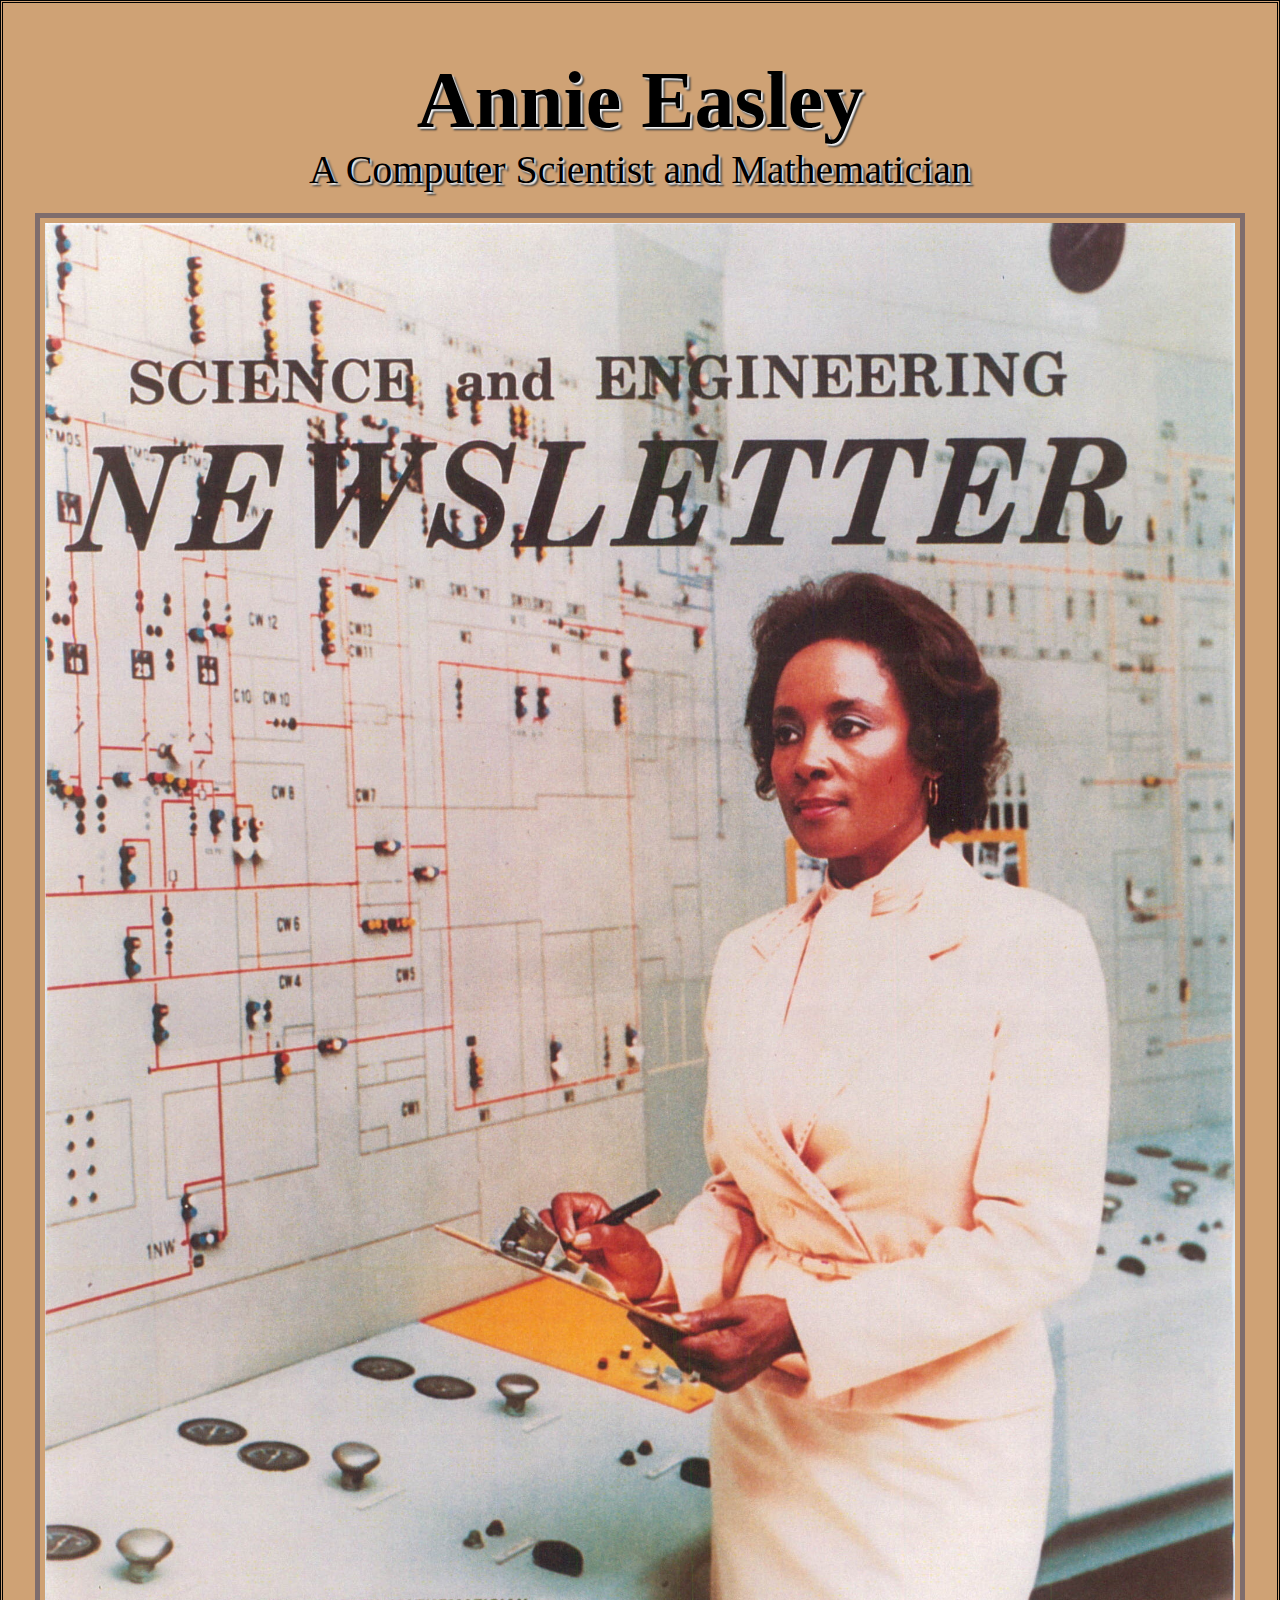
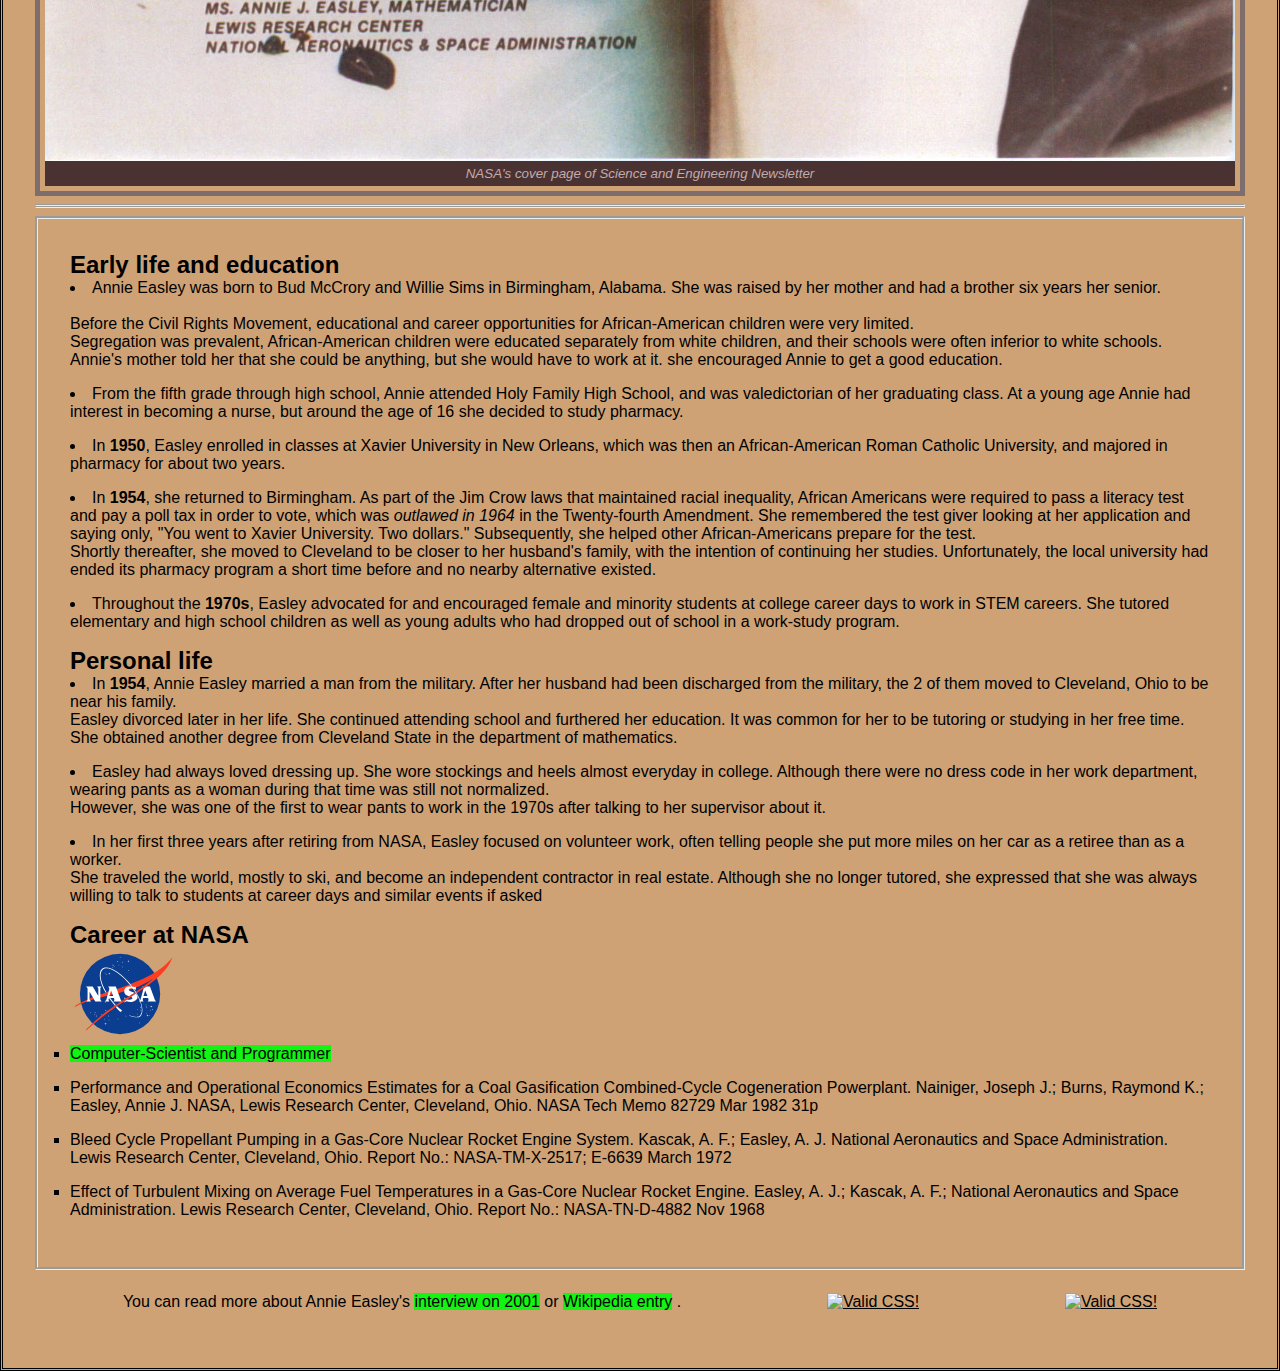
==== commit 70a19ac5: "changed back to index.html" ====
--- a/index.html
+++ b/index.html
@@ -5,8 +5,9 @@
     <meta http-equiv="X-UA-Compatible" content="IE=edge" />
     <meta name="viewport" content="width=device-width, initial-scale=1.0" />
     <title>Tribute Page of Annie Easley </title>  
-    <link href="style-tribute.css" rel="stylesheet"/>    
-       
+    <link href="style-tribute.css" rel="stylesheet"/> 
+    <meta name="author" content="Rudolph B">
+    <meta name="discription" content="Web page tributes Nasa's Professonal in the pass">
 </head>
 
 <body> 
@@ -100,7 +101,7 @@
             <p><a href="http://jigsaw.w3.org/css-validator/check/referer">
                 <img style="border:0;width:88px;height:31px"
                     src="http://jigsaw.w3.org/css-validator/images/vcss-blue"
-                    alt="Valid CSS!" /></a>
+                    alt="Valid CSS!" /></a> 
             </p>                                    
         </footer> 
     </main> 
--- a/style-tribute.css
+++ b/style-tribute.css
@@ -9,16 +9,19 @@
  
 html,
 body {
+  min-height: 100vh;
+  width: 100wv;
   font-size: 16px;
   font-family: Arial, monospace;
   background:rgb(192, 33, 33);
-  padding: 30px;
+  
 }
 
-#main {    
+#main {  
+  display: block;  
   background: rgb(207, 162, 117);
   color: black;  
-  padding: 5px;
+  padding: 2em;
   border: 15px thick rgb(19, 104, 133);
   border-style: double;  
 }
@@ -37,35 +40,39 @@
   word-wrap: normal;   
 }
 
-#img-div { 
-  display: block;
-  margin: 0 auto;
+#img-div {   
+  display: inline-block;  
   padding: 5px ;
   border: thick  rgb(126, 109, 109) ;
   border-style: solid;
-  position: static;     
+  position: relative; 
+  margin-bottom: 0.5em;
 }
 
-#image {   
-  display: block; 
-  max-height: 100% ;
+#image {  
+  display: block;
+  margin: auto;
+  height: auto;
   max-width: 100%;
 }
 
 #img-caption {  
   font: italic smaller sans-serif;
-  padding: 2px;
+  padding: 5px;
   text-align: center;
-  color: black ;
-  background-color: rgb(134, 101, 101);
+  color: rgb(192, 171, 171) ;
+  background-color: rgb(75, 50, 50);
   caption-side: top;    
 }
     
-#tribute-info {    
-  margin: auto;
-  padding: 25px;
+#tribute-info { 
+  display: block; 
+  margin-top: 0.5em;  
+  margin-bottom: 0.5em; 
+  padding: 2em;
   border: 55px thick rgb(64, 72, 75) ;
-  border-style:groove ;    
+  border-style:groove ;   
+  position: relative;
 }
 
 
@@ -78,7 +85,7 @@
 }
 
 #tribute-info li {
-  margin-bottom: 1.0rem;
+  margin-bottom: 1.0em;
 }  
 
 #tribute-link, #tribute-link2, #tribute-link3{
@@ -134,34 +141,30 @@
     text-shadow: 2px 2px 2px #fff, 3px 3px 2px #000;    
     padding: 15px;  
   }
-
 }
-
 
 @media only screen 
   and (max-width: 479px) {
 
   html,
   body { /* let  the letters made larger for mobile*/
+    
     font-size: 18px;
-    font-family: Helvetica, monospace;    
-    padding: 10px;  
+    font-family: Helvetica, monospace; 
   }  
 
   #title {
     font-family: 'Times New Roman', Times, serif;
     font-size: 30px;    
     font: bolder; 
-    text-shadow: 2px 2px 2px #fff, 3px 3px 2px #000;    
-    padding: 15px;   
+    text-shadow: 2px 2px 2px #fff, 3px 3px 2px #000; 
   }
 
   #title h1, 
   #title p {    
   text-align: center; 
   word-wrap: break-word;   
-  }  
-  
+  }    
   
   #footer {
     margin: auto;
@@ -172,7 +175,6 @@
     padding: 20px; 
     text-align: center;  
   }
-
 }
 
 /*********
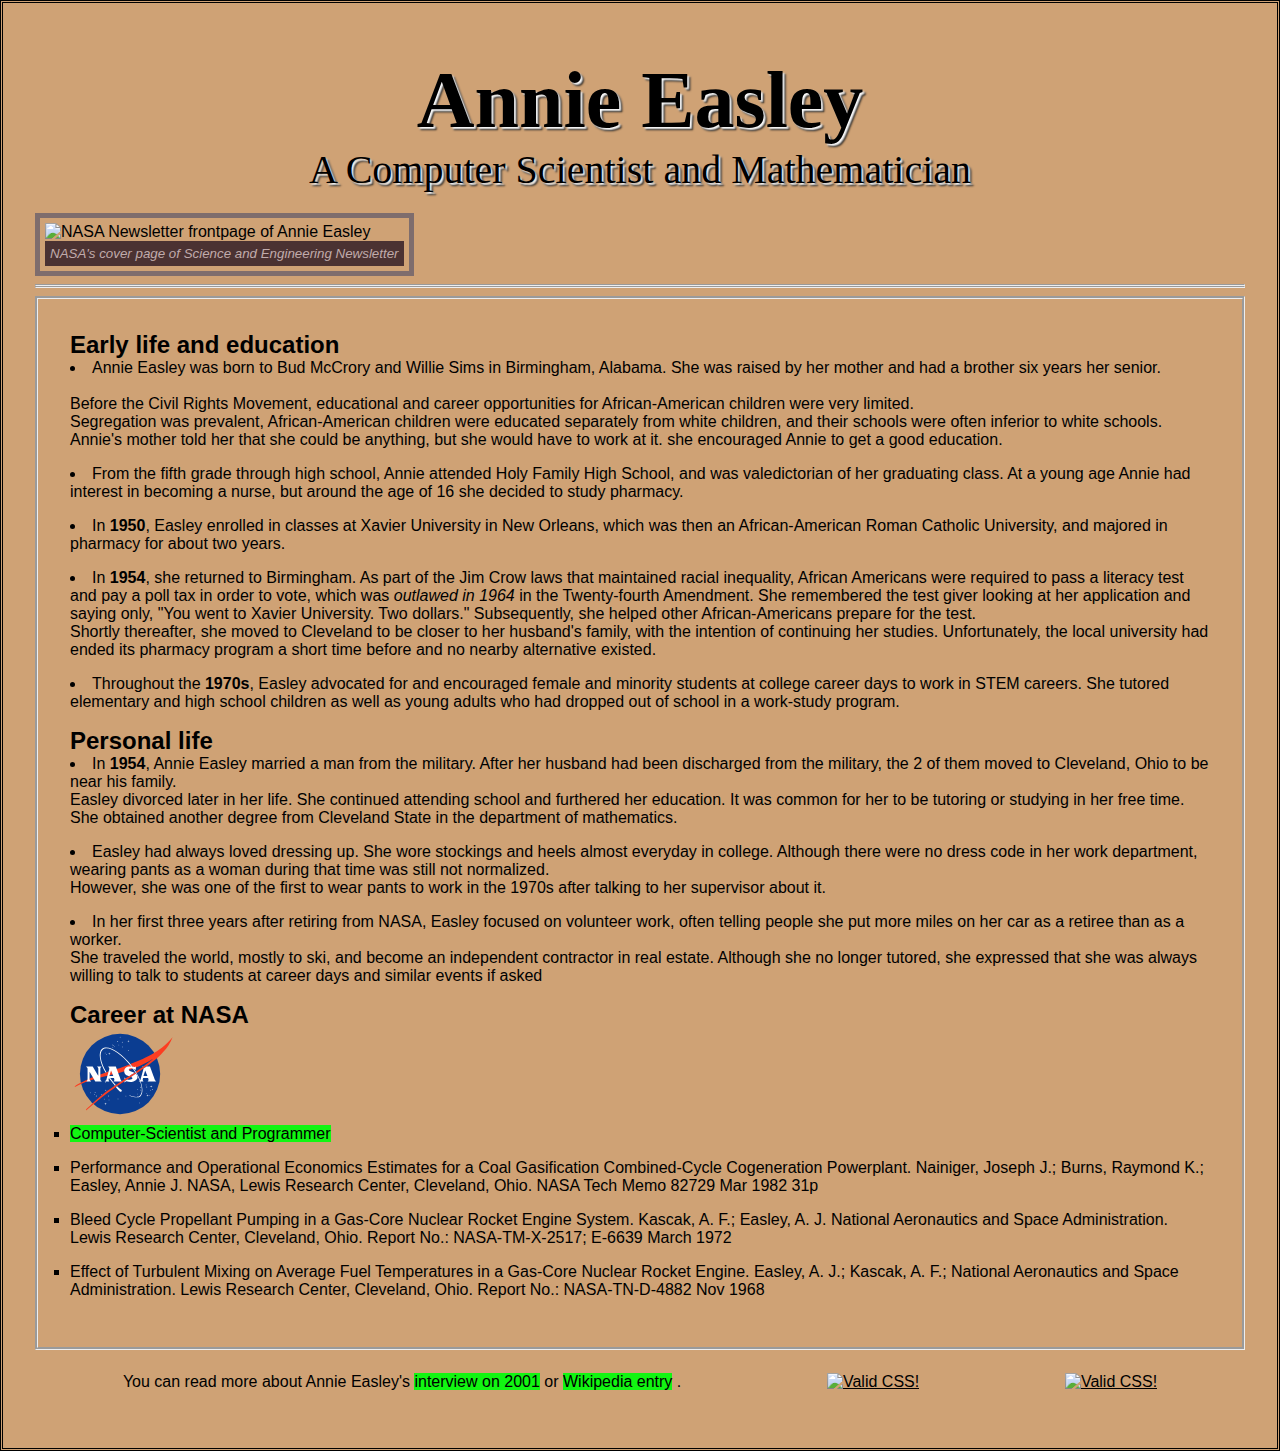
==== commit 2cd25622: "removing long name" ====
--- a/index.html
+++ b/index.html
@@ -21,7 +21,7 @@
         </header>
         <figure id="img-div"> 
             <img id="image"  
-                src="NASA_Science_and_Engineering_Newsletter_Annie_Easley.jpg" 
+                src="NASA_Annie_Easley.jpg.jpg" 
                 alt="NASA Newsletter frontpage of Annie Easley"/>
             <figcaption id="img-caption"> NASA's cover page of Science and Engineering Newsletter</figcaption>             
         </figure> 
--- a/style-tribute.css
+++ b/style-tribute.css
@@ -130,9 +130,9 @@
 I started on V Code editer and showing Warnings as below:
 Selectors should not contain IDs because these rules are too tightly coupled with the HTML.? 
 */
-@media only screen 
+@media screen 
   and (max-width: 770px)
-  and (min-width: 480px) {
+  and (min-width: 481px) {
 
   #title {
     font-family: 'Times New Roman', Times, serif;
@@ -143,8 +143,8 @@
   }
 }
 
-@media only screen 
-  and (max-width: 479px) {
+@media screen 
+  and (max-width: 480px) {
 
   html,
   body { /* let  the letters made larger for mobile*/
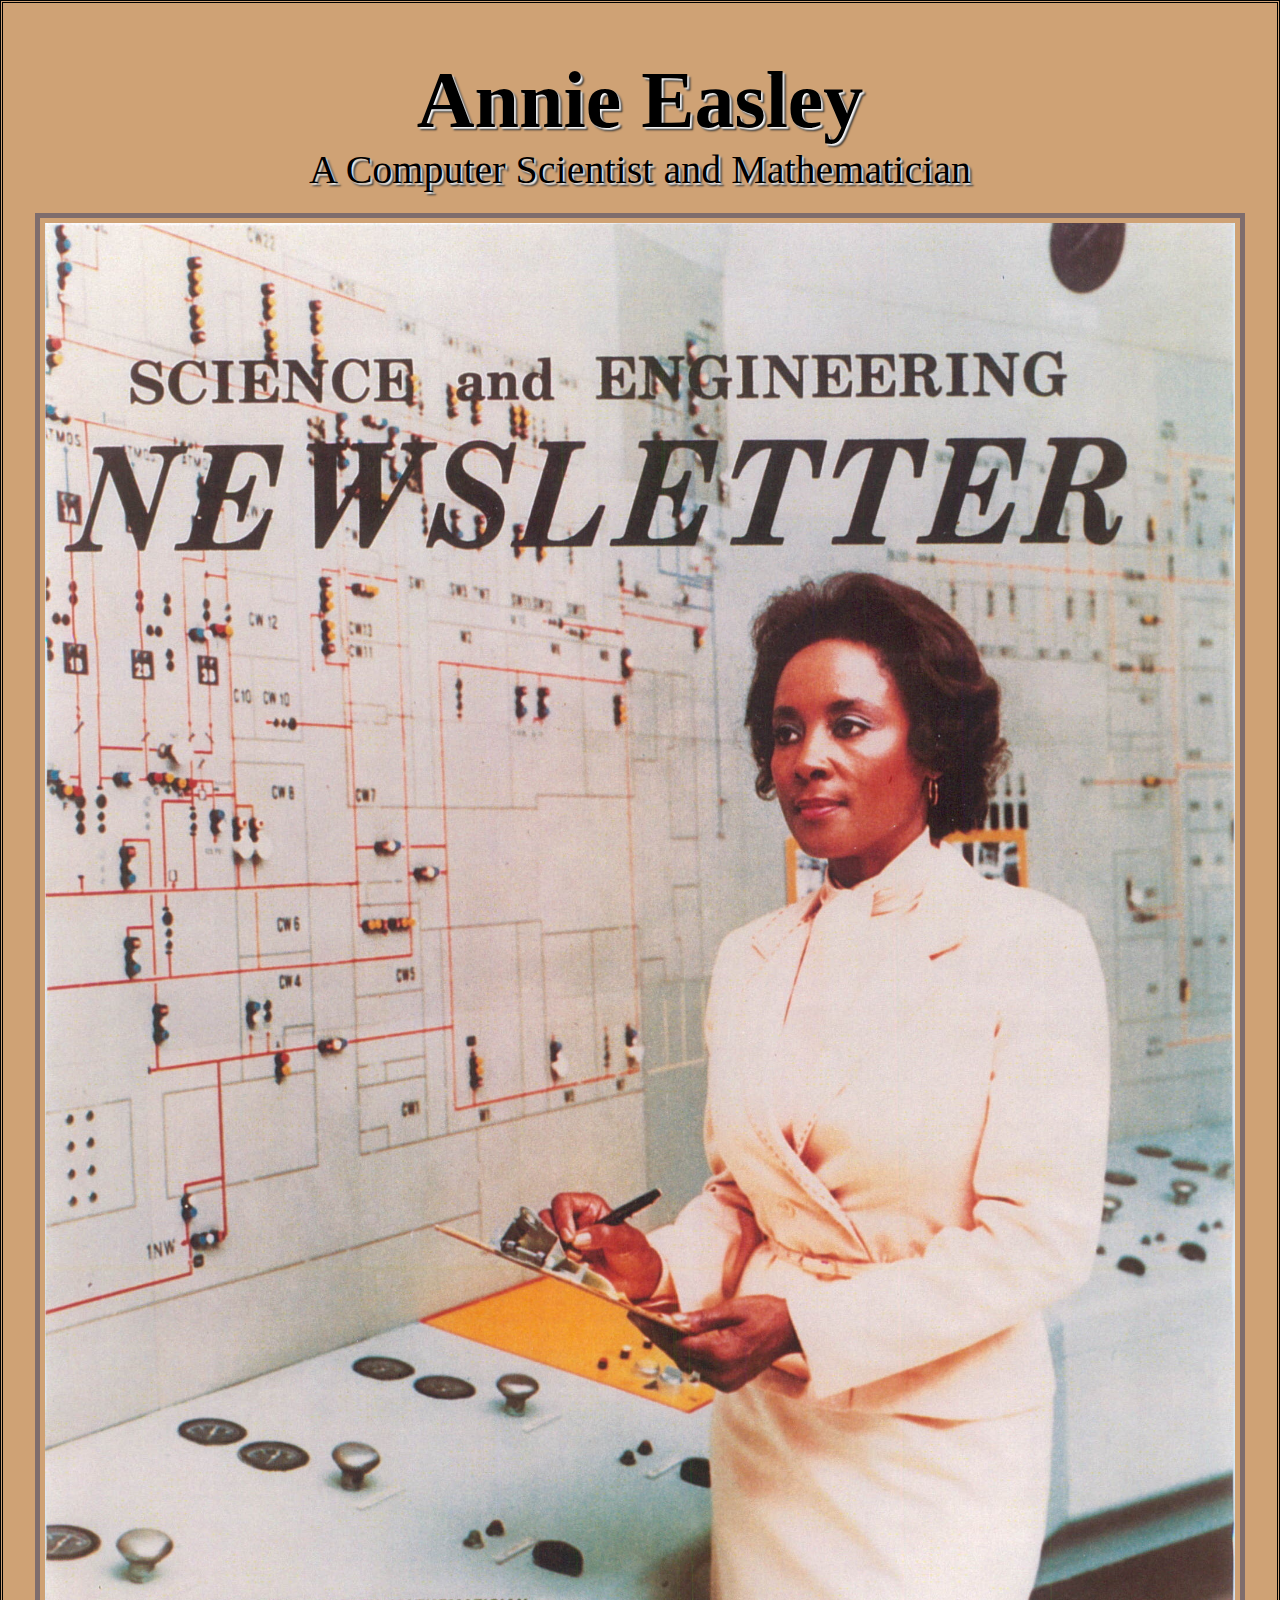
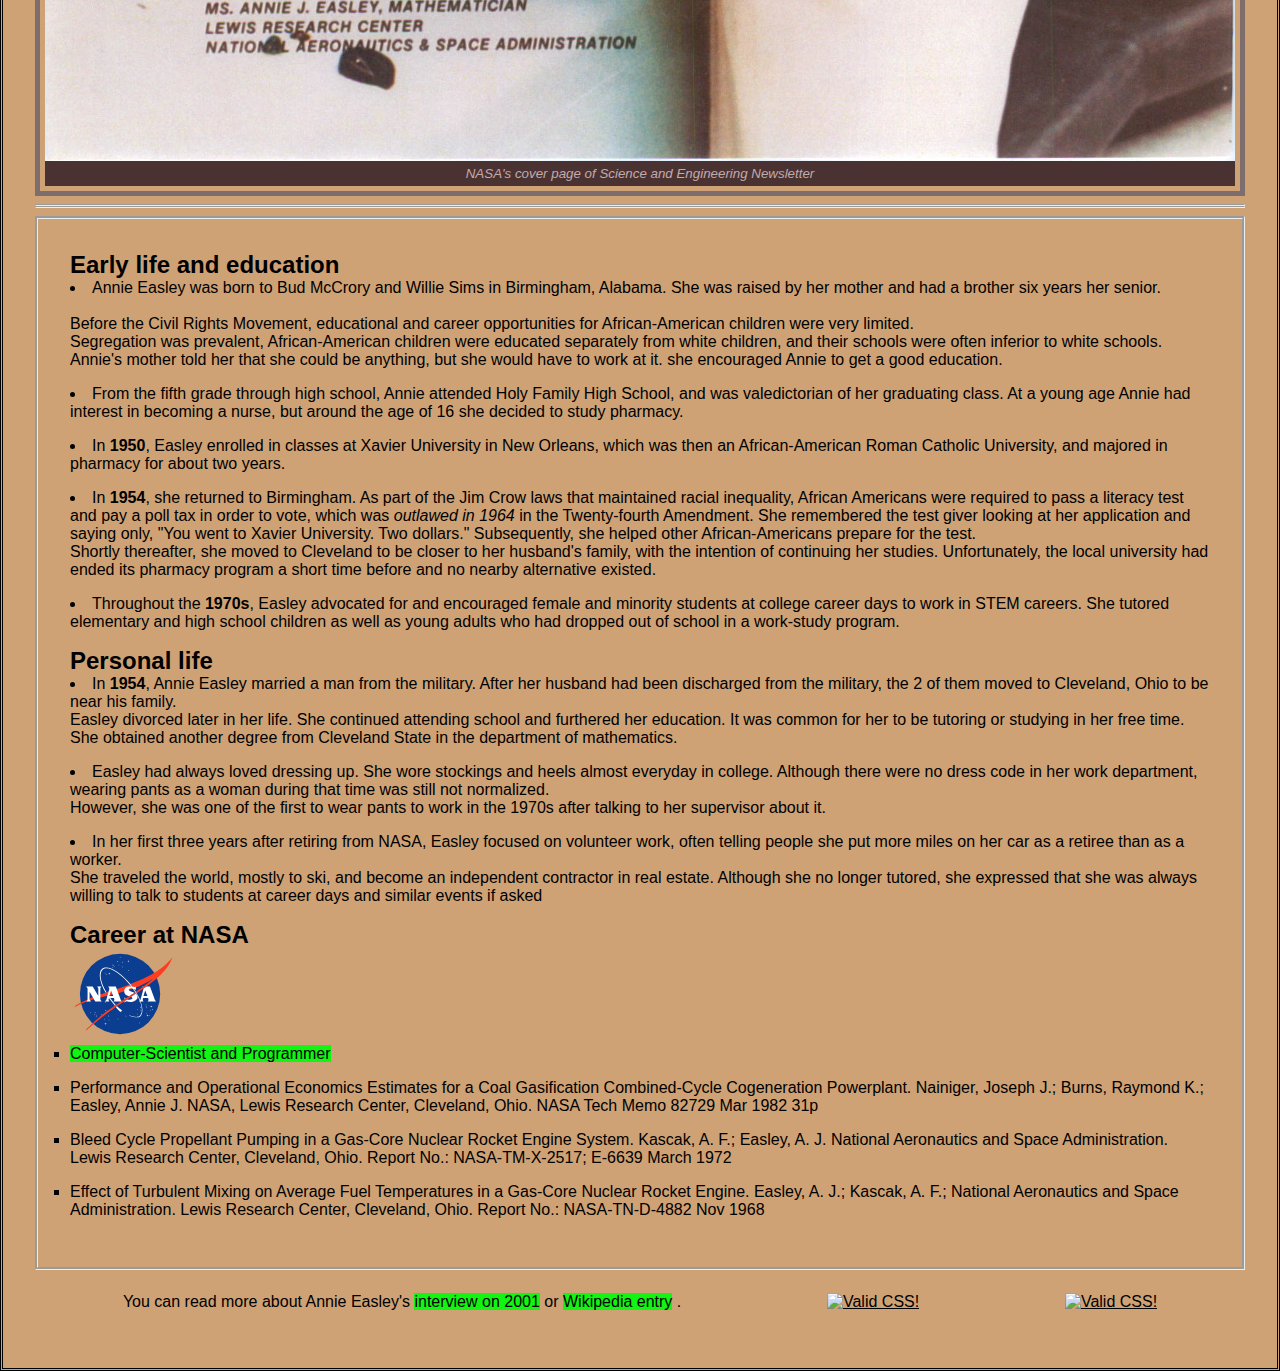
==== commit 288ee537: "jpg file" ====
--- a/index.html
+++ b/index.html
@@ -21,7 +21,7 @@
         </header>
         <figure id="img-div"> 
             <img id="image"  
-                src="NASA_Annie_Easley.jpg.jpg" 
+                src="NASA_Annie_Easley.jpg" 
                 alt="NASA Newsletter frontpage of Annie Easley"/>
             <figcaption id="img-caption"> NASA's cover page of Science and Engineering Newsletter</figcaption>             
         </figure> 
